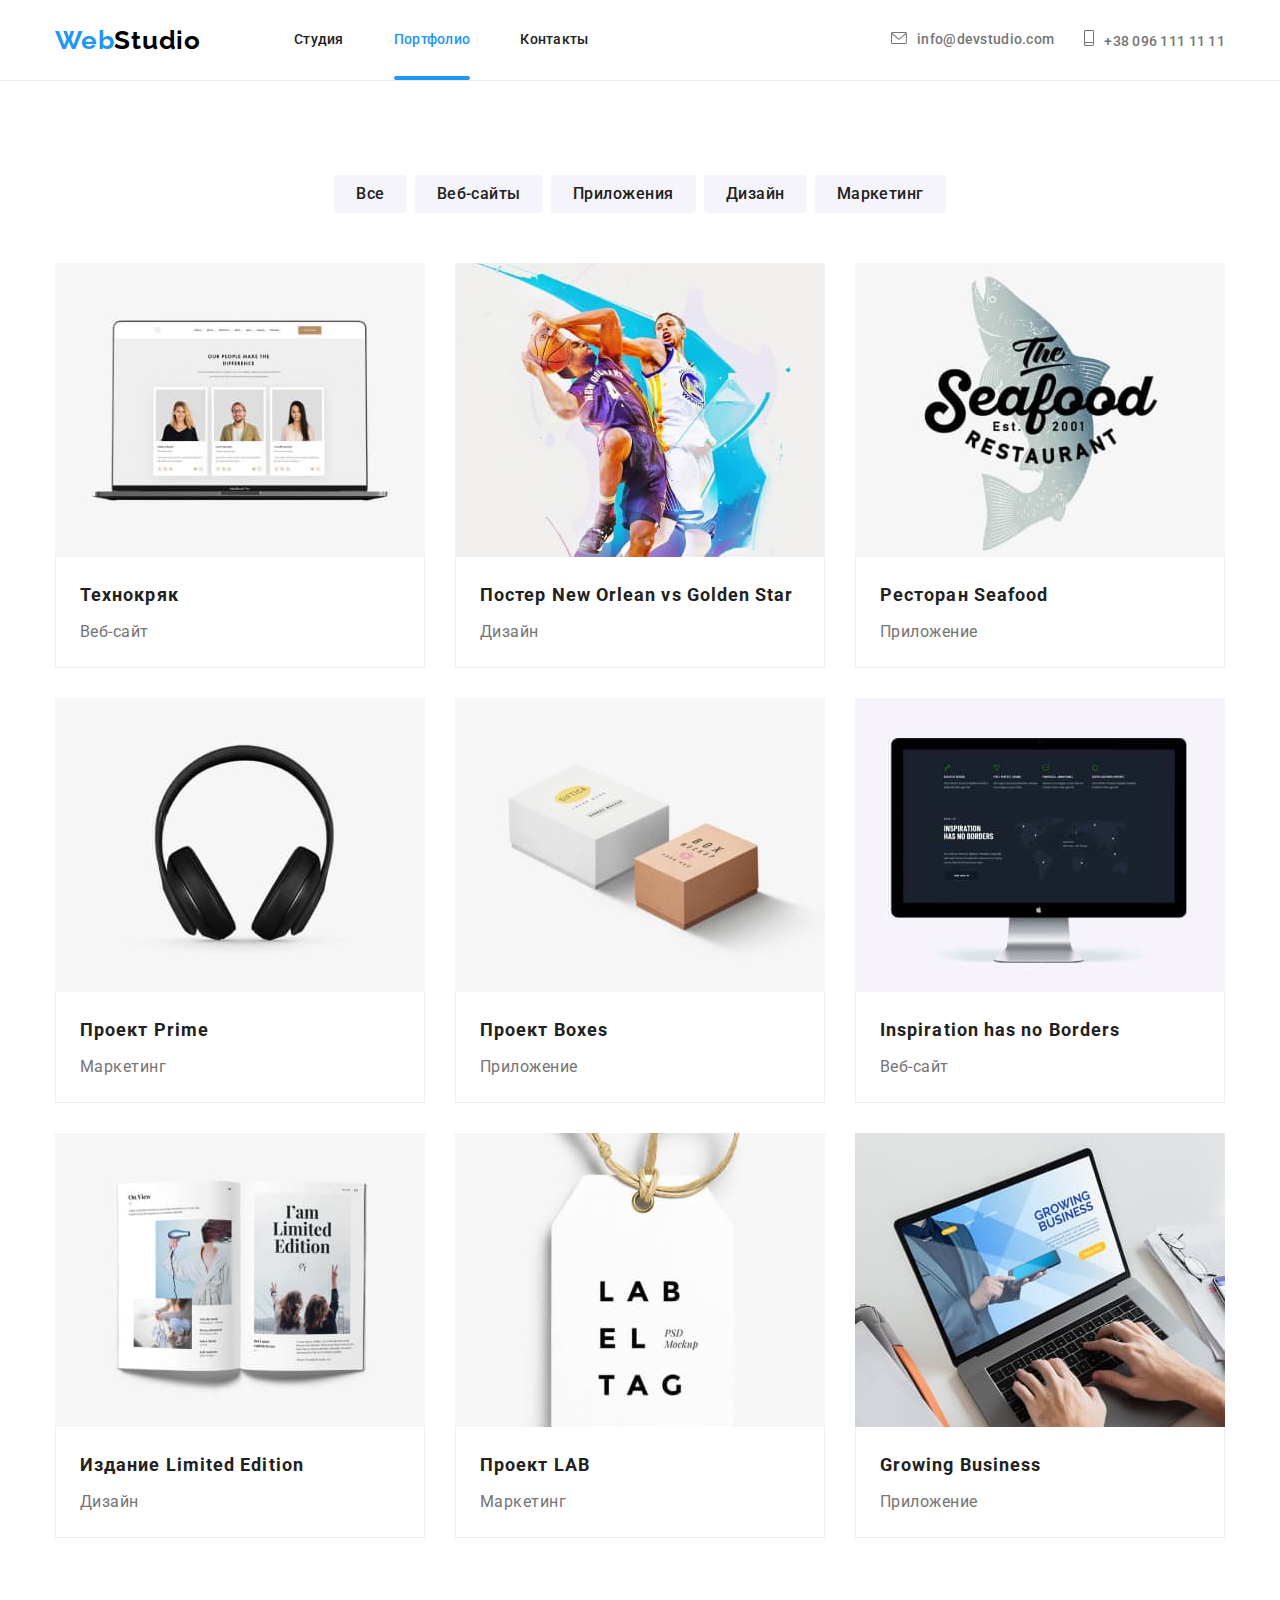
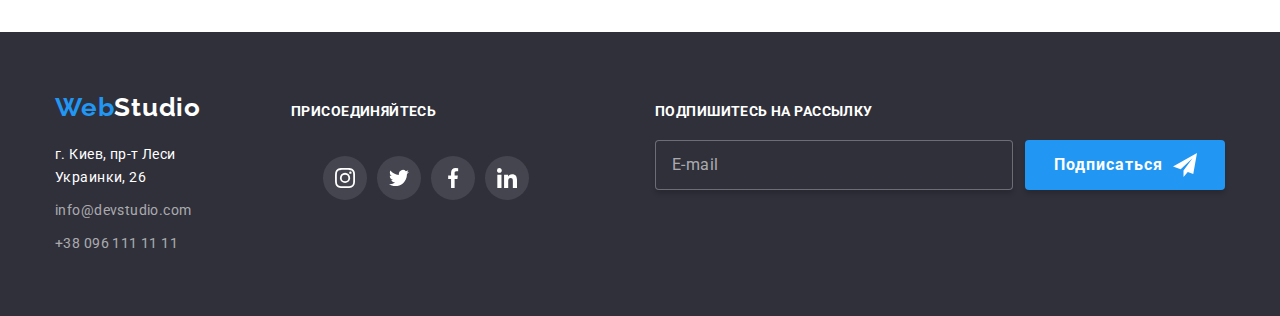
==== portfolio.html @ c5c7fa31 "создает архитектуру для sass файлов" ====
<!DOCTYPE html>
<html lang="ru">

<head>
    <meta charset="UTF-8">
    <meta http-equiv="X-UA-Compatible" content="IE=edge">
    <meta name="viewport" content="width=device-width, initial-scale=1.0">
    <link
        href="https://fonts.googleapis.com/css2?family=Raleway:wght@700&family=Roboto:wght@400;500;700;900&display=swap"
        rel="stylesheet" />
    <link rel="preconnect" href="https://fonts.gstatic.com">
    <link rel="stylesheet"
        href="https://cdnjs.cloudflare.com/ajax/libs/modern-normalize/1.1.0/modern-normalize.min.css" />
    <link rel="stylesheet" href="./css/main.min.css">
    <title>Portfolio</title>
</head>

<body>
    <!-- Шапка сайта -->
    <header class="header portfolio-header">
        <div class="container">
            <div class="container-nav">
                <nav class="navigation">
                    <a class="logo link" href="./index.html"><span class="logo--span">Web</span>Studio</a>
                    <ul class="menu-list list">
                        <li class="menu-item"><a class="menu-link link" href="./index.html">Студия</a></li>
                        <li class="menu-item"><a class="menu-link link current" href="./portfolio.html">Портфолио</a>
                        </li>
                        <li class="menu-item"><a class="menu-link link" href="">Контакты</a></li>
                    </ul>
                </nav>
                <ul class="auth-nav list">
                    <li class="auth-nav__item">
                        <a class="auth-nav__link link" href="mailto:info@devstudio.com"><svg class="nav-svg" width="16"
                                height="12">
                                <use href="./images/sprite.svg#icon-mail"></use>
                            </svg>info@devstudio.com</a>
                    </li>

                    <li class="auth-nav__item"><a class="auth-nav__link link" href="tel:+380961111111"><svg class="nav-svg"
                                width="10" height="16">
                                <use href="./images/sprite.svg#icon-smartphone"></use>
                            </svg>+38 096 111 11 11</a></li>
                </ul>
            </div>

        </div>
    </header>
    <main>
        <!--Портфолио-->
        <section class="section portfolio">
            <div class="container">

                <h1 class="portfolio-title visually-hidden">Портфолио</h1>
                <nav class="button-navigation">
                    <ul class="button-nav list">
                        <li class="button-nav-item"><button class="nav-button" type="button">Все</button></li>
                        <li class="button-nav-item"><button class="nav-button" type="button">Веб-сайты</button></li>
                        <li class="button-nav-item"><button class="nav-button" type="button">Приложения</button></li>
                        <li class="button-nav-item"><button class="nav-button" type="button">Дизайн</button></li>
                        <li class="button-nav-item"><button class="nav-button" type="button">Маркетинг</button></li>
                    </ul>
                </nav>
                <ul class="work-list list">
                    <li class="work-list-item">
                        <a class="work-list-link link" href="">
                            <div class="work-thumd"><img class="work-img" src="./images/img-7.jpg"
                                    alt="Веб сайт в ноутбуке" width="370" height="294" />
                                <p class="work-description">Технокряк это современная площадка распространения
                                    коронавируса.
                                    Компании используют эту платформу для цифрового
                                    шпионажа и атак на защищённые сервера конкурентов.</p>
                            </div>
                        </a>
                        <div class="border-list">
                            <h2 class="work-list-title">Технокряк</h2>
                            <p class="work-list-text">Веб-сайт</p>
                        </div>
                    </li>
                    <li class="work-list-item">
                        <a class="work-list-link link" href="">
                            <div class="work-thumd"><img src="./images/img-8.jpg" alt="Баскетболисты на постере"
                                    width="370" height="294" />
                                <p class="work-description">Технокряк это современная площадка распространения
                                    коронавируса.
                                    Компании используют эту платформу для цифрового
                                    шпионажа и атак на защищённые сервера конкурентов.</p>
                            </div>
                        </a>
                        <div class="border-list">
                            <h2 class="work-list-title">Постер New Orlean vs Golden Star</h2>
                            <p class="work-list-text">Дизайн</p>
                        </div>
                    </li>
                    <li class="work-list-item">
                        <a class="work-list-link link" href="">
                            <div class="work-thumd"><img src="./images/img-9.jpg" alt="Логотип ресторана в виде рыбы"
                                    width="370" height="294" />
                                <p class="work-description">Технокряк это современная площадка распространения
                                    коронавируса.
                                    Компании используют эту платформу для цифрового
                                    шпионажа и атак на защищённые сервера конкурентов.</p>
                            </div>
                        </a>
                        <div class="border-list">
                            <h2 class="work-list-title">Ресторан Seafood</h2>
                            <p class="work-list-text">Приложение</p>
                        </div>
                    </li>
                    <li class="work-list-item">
                        <a class="work-list-link link" href="">
                            <div class="work-thumd"><img src="./images/img-10.jpg" alt="Наушники" width="370"
                                    height="294" />
                                <p class="work-description">Технокряк это современная площадка распространения
                                    коронавируса.
                                    Компании используют эту платформу для цифрового
                                    шпионажа и атак на защищённые сервера конкурентов.</p>
                            </div>
                        </a>
                        <div class="border-list">
                            <h2 class="work-list-title">Проект Prime</h2>
                            <p class="work-list-text">Маркетинг</p>
                        </div>
                    </li>
                    <li class="work-list-item">
                        <a class="work-list-link link" href="">
                            <div class="work-thumd"><img src="./images/img-11.jpg" alt="Две коробки" width="370"
                                    height="294" />
                                <p class="work-description">Технокряк это современная площадка распространения
                                    коронавируса.
                                    Компании используют эту платформу для цифрового
                                    шпионажа и атак на защищённые сервера конкурентов.</p>
                            </div>
                        </a>
                        <div class="border-list">
                            <h2 class="work-list-title">Проект Boxes</h2>
                            <p class="work-list-text">Приложение</p>
                        </div>
                    </li>
                    <li class="work-list-item">
                        <a class="work-list-link link" href="">
                            <div class="work-thumd"><img src="./images/img-12.jpg" alt="Монитор с веб сайтом"
                                    width="370" height="294" />
                                <p class="work-description">Технокряк это современная площадка распространения
                                    коронавируса.
                                    Компании используют эту платформу для цифрового
                                    шпионажа и атак на защищённые сервера конкурентов.</p>
                            </div>
                        </a>
                        <div class="border-list">
                            <h2 class="work-list-title" lang="en">Inspiration has no Borders</h2>
                            <p class="work-list-text">Веб-сайт</p>
                        </div>
                    </li>
                    <li class="work-list-item">
                        <a class="work-list-link link" href="">
                            <div class="work-thumd"><img src="./images/img-13.jpg" alt="Книга" width="370"
                                    height="294" />
                                <p class="work-description">Технокряк это современная площадка распространения
                                    коронавируса.
                                    Компании используют эту платформу для цифрового
                                    шпионажа и атак на защищённые сервера конкурентов.</p>
                            </div>
                        </a>
                        <div class="border-list">
                            <h2 class="work-list-title">Издание Limited Edition</h2>
                            <p class="work-list-text">Дизайн</p>
                        </div>
                    </li>
                    <li class="work-list-item">
                        <a class="work-list-link link" href="">
                            <div class="work-thumd"><img src="./images/img-14.jpg" alt="Табличка с рекламой" width="370"
                                    height="294" />
                                <p class="work-description">Технокряк это современная площадка распространения
                                    коронавируса.
                                    Компании используют эту платформу для цифрового
                                    шпионажа и атак на защищённые сервера конкурентов.</p>
                            </div>
                        </a>
                        <div class="border-list">
                            <h2 class="work-list-title">Проект LAB</h2>
                            <p class="work-list-text">Маркетинг</p>
                        </div>
                    </li>
                    <li class="work-list-item">
                        <a class="work-list-link link" href="">
                            <div class="work-thumd"><img src="./images/img-15.jpg" alt="приложение в ноут буке"
                                    width="370" height="294" />
                                <p class="work-description">Технокряк это современная площадка распространения
                                    коронавируса.
                                    Компании используют эту платформу для цифрового
                                    шпионажа и атак на защищённые сервера конкурентов.</p>
                            </div>
                        </a>
                        <div class="border-list">
                            <h2 class="work-list-title" lang="en">Growing Business</h2>
                            <p class="work-list-text">Приложение</p>
                        </div>
                    </li>
                </ul>

            </div>
        </section>

    </main>
    <!-- Футер -->
    <footer class="footer">
        <div class="container">
            <!-- <div class="footer-blok"> -->
            <div class="footer-blok">
                <div class="address-blok">
                    <a class="logo-futer" href="./index.html"><span class="logo--span">Web</span>Studio</a>
                    <address class="address">
                        <ul class="address-list list">

                            <li class="address-list-item">
                                <a class="address-list-link link" href="https://goo.gl/maps/vD9bHyXzmeHu5Eb17"
                                    target="_blank" rel="noopener noreferrer" class="link">
                                    г. Киев, пр-т Леси Украинки, 26</a>
                            </li>
                            <li class="address-list-item">
                                <a class="contacts-list-link link" href="mailto:info@devstudio.com"
                                    class="link contacts">info@devstudio.com</a><br />
                            </li>
                            <li class="address-list-item">
                                <a class="contacts-list-link link" href="tel:+380961111111" class="link contacts">+38
                                    096
                                    111 11
                                    11</a>
                            </li>

                        </ul>

                    </address>
                </div>

            <div class="invitation-blok">
                <p class="invitation">Присоединяйтесь</p>
                <ul class="social">
                    <li class="social-list">
                        <a class="social-link network-link" href="">
                            <svg class="social-svg network-svg" width="20" height="20">
                                <use href="./images/sprite.svg#icon-instagram"></use>
                            </svg>
                        </a>
                    </li>
                    <li class="social-list">
                        <a class="social-link network-link " href="">
                            <svg class="social-svg network-svg" width="20" height="20">
                                <use href="./images/sprite.svg#icon-twitter"></use>
                            </svg>
                        </a>
                    </li>
                    <li class="social-list ">
                        <a class="social-link network-link" href="">
                            <svg class="social-svg network-svg" width="20" height="20">
                                <use href="./images/sprite.svg#icon-facebook"></use>
                            </svg>
                        </a>
                    </li>
                    <li class="social-list">
                        <a class="social-link network-link" href="">
                            <svg class="social-svg network-svg" width="20" height="20">
                                <use href="./images/sprite.svg#icon-linkedin"></use>
                            </svg>
                        </a>
                    </li>
            
                </ul>
            </div>
                <form class="subscription-form" autocomplete="off">
                    <div class="subscription-blok">
                        <label for="e-mail" class="footer-label">ПОДПИШИТЕСЬ НА РАССЫЛКУ</label>
                        <div class="newsletter-blok">
                            <input class="footer-input" type="email" name="email" id="e-mail" placeholder="E-mail" />
                            <button class="footer-button" type="submit">
                                Подписаться
                                <div class="icon-send">
                                    <svg width="24" height="24">
                                        <use href="./images/sprite.svg#icon-icon-send"></use>
                                    </svg>
                                </div>
                            </button>

                        </div>
                    </div>
                </form>
            </div>

        </div>
    </footer>
</body>

</html>
---- css/main.min.css ----
:root{--main-font: "Roboto", sans-serif;--secondary-font: "Raleway", sans-serif;--primary-text-color: #757575;--title-text-color: #212121;--accent-color: #2196f3;--primary-white-color: #ffffff}.visually-hidden{position:absolute !important;clip:rect(1px 1px 1px 1px);clip:rect(1px, 1px, 1px, 1px);padding:0 !important;border:0 !important;height:1px !important;width:1px !important;overflow:hidden}h1,h2,h3,h4,h5,h6,p{margin-top:0;margin-bottom:0}ul,ol{padding:0;margin:0;list-style:none}img{display:block}.list{list-style:none}.link{text-decoration:none}.list{padding:0;margin:0;list-style:none}body{color:var(--primary-text-color);font-family:var(--main-font)}section{padding-top:94px;padding-bottom:94px}.container{width:1200px;margin:0 auto;padding-left:15px;padding-right:15px}.backdrop{position:fixed;width:100%;height:100%;top:0;left:0;opacity:1;background-color:rgba(0,0,0,0.2);transition:opacity 250ms cubic-bezier(0.4, 0, 0.2, 1)}.backdrop is-hidden{opacity:0;pointer-events:none;visibility:hidden}.backdrop.is-hidden .modal{transform:translate(-50%, -50%) scale(0.5)}.logo{font-family:var(--secondary-font);font-style:normal;color:#000000;font-weight:700;font-size:26px;line-height:1.19;letter-spacing:0.03em}.navigation .logo{margin-right:93px}.logo--span{color:var(--accent-color)}.logo-futer{display:block;font-family:var(--secondary-font);color:var(--primary-white-color);font-weight:700;font-size:26px;line-height:1.19;letter-spacing:0.03em;text-decoration:none;margin-bottom:20px}.modal-button{color:var(--primary-white-color);font-weight:700;font-size:16px;line-height:1.87;letter-spacing:0.06em;align-items:center;text-align:center;border-radius:4px;background-color:var(--accent-color);cursor:pointer;padding:10px 32px}.contact-form{display:flex;flex-direction:column;width:448px;margin:0 auto}.form-head{font-weight:700;font-size:20px;line-height:1.15;text-align:center;font-style:normal;letter-spacing:0.03em;color:var(--title-text-color);margin-bottom:12px}.form-label{font-weight:400;font-size:12px;line-height:1.17;font-style:normal;letter-spacing:0.01em;color:var(--primary-text-color);margin-bottom:10px}.modal-form-input-wrapper{position:relative;display:block;margin-top:4px}.contact-form-input{width:100%;height:40px;border:1px solid rgba(33,33,33,0.2);box-sizing:border-box;border-radius:4px;padding-left:42px;transition:border-color 250ms cubic-bezier(0.4, 0, 0.2, 1)}.contact-form-input:focus{border-color:var(--accent-color);outline:none}.form-icon{position:absolute;top:50%;left:12px;transform:translateY(-50%);display:block;fill:var(--title-text-color);transition:fill 250ms cubic-bezier(0.4, 0, 0.2, 1)}.contact-form-input:focus+.form-icon{fill:var(--accent-color)}.contact-form-message{width:100%;height:120px;margin-top:4px;border:1px solid rgba(33,33,33,0.2);border-radius:4px;box-sizing:border-box;outline:none;padding:12px 16px;resize:none;transition:border-color 250ms cubic-bezier(0.4, 0, 0.2, 1)}.contact-form-message::placeholder{font-weight:400;font-size:12px;line-height:1.17;letter-spacing:0.01em;color:rgba(117,117,117,0.5);font-style:normal;font-weight:normal}.contact-form-message:focus{outline:none;border-color:var(--accent-color)}.checkbox-label{margin-top:20px;font-weight:400;font-size:14px;line-height:1.71;letter-spacing:0.03em;color:var(--primary-text-color);cursor:pointer}.checkbox-icon{display:inline-block;width:16px;height:15px;margin-left:12px;margin-right:8px;border-radius:2px;border:2px solid var(--title-text-color);transition:transform 250ms cubic-bezier(0.4, 0, 0.2, 1)}.modal-checkbox:checked+.checkbox-icon{border-color:transparent;background-color:var(--accent-color);background-image:url("../images/icon-check.svg");background-origin:border-box;background-size:contain;border:0}.modal-checkbox:focus+.checkbox-icon{border-color:var(--accent-color)}.conditions-link{color:var(--accent-color)}.submit-button{display:block;margin:0 auto;width:200px;height:50px;font-weight:700;font-size:16px;line-height:1.87;color:var(--primary-white-color);letter-spacing:0.06em;background-color:var(--accent-color);border:none;box-shadow:0px 4px 4px rgba(0,0,0,0.15);border-radius:4px;cursor:pointer;margin-top:30px}.modal{position:absolute;width:528px;height:581px;top:50%;left:50%;padding:8px;border-radius:4px;background-color:var(--primary-white-color);transform:translate(-50%, -50%) scale(1);transition:transform 250ms cubic-bezier(0.4, 0, 0.2, 1)}.close-button{display:block;width:30px;height:30px;margin-left:auto;align-items:center;text-align:center;border-radius:50%;border:1px solid rgba(0,0,0,0.1);background-color:var(--primary-white-color);cursor:pointer}.close-button:hover,.close-button:focus{color:var(--accent-color)}.close-svg{fill:currentColor;transition:color 250ms cubic-bezier(0.4, 0, 0.2, 1)}.social{display:flex;align-items:center;padding-top:16px;fill:currentColor;margin-left:32px;margin-right:32px}.social-link{display:flex;width:44px;height:44px;border-radius:50%;justify-content:center;align-items:center;color:#afb1b8;margin-right:10px;transition:background-color 250ms cubic-bezier(0.4, 0, 0.2, 1)}.social-link:hover,.social-link:focus{color:var(--primary-white-color);background-color:var(--accent-color)}.social-svg{fill:currentColor;transition:fill 250ms cubic-bezier(0.4, 0, 0.2, 1)}.social-svg:hover,.social-svg:focus{fill:#ffffff}.last{margin-right:0px}.network-link{color:var(--primary-white-color);background-color:rgba(255,255,255,0.1);margin-right:10px;transition:color 250ms cubic-bezier(0.4, 0, 0.2, 1),background-color 250ms cubic-bezier(0.4, 0, 0.2, 1)}.network-link:hover,.network-link:focus{color:var(--primary-white-color);background-color:var(--accent-color)}.network-svg{fill:var(--primary-white-color)}.portfolio-header{border-bottom:1px solid #ececec}.container-nav{display:flex;align-items:center}.navigation{display:flex;align-items:center}.menu-list{display:flex;align-items:center}.menu-list .menu-item:not(:last-child){margin-right:50px}.menu-link{display:block;color:var(--title-text-color);font-weight:500;font-size:14px;line-height:1.14;letter-spacing:0.02em;padding-top:32px;padding-bottom:32px;position:relative;transition:color 250ms cubic-bezier(0.4, 0, 0.2, 1)}.menu-link:hover,.menu-link:focus{color:var(--accent-color)}.current{color:var(--accent-color)}.current::after{content:"";position:absolute;bottom:0;left:0;display:block;width:100%;height:4px;border-radius:2px;background-color:var(--accent-color);transition:transform 250ms cubic-bezier(0.4, 0, 0.2, 1)}.auth-nav{display:flex;align-items:center;margin-left:auto}.auth-nav__item{align-items:center;justify-content:center;margin-left:30px}.auth-nav__item:first-child{margin-left:0px}.auth-nav__link{color:var(--primary-text-color);font-weight:500;font-size:14px;line-height:1.14;letter-spacing:0.02em;display:block;align-items:center;transition:color 250ms cubic-bezier(0.4, 0, 0.2, 1)}.auth-nav__link:hover,.auth-nav__lik:focus{color:var(--accent-color)}.auth-nav__link:hover,.auth-nav__lik:focus{fill:var(--accent-color)}.nav-svg{fill:currentColor;margin-right:10px;transition:fill 250ms cubic-bezier(0.4, 0, 0.2, 1)}.nav-svg .nav-svg:hover,.nav-svg .nav-svg:focus{fill:var(--accent-color)}.hero{background:#2f303a;text-align:center;padding-top:200px;padding-bottom:200px;max-width:1600px;height:600px;margin-left:auto;margin-right:auto;background-image:linear-gradient(rgba(47,48,58,0.4), rgba(47,48,58,0.4)),url("../images/hero.jpg");background-repeat:no-repeat;background-position:center;background-size:cover}.hero__title{color:var(--primary-white-color);font-weight:900;font-size:44px;line-height:1.36;letter-spacing:0.06em;text-transform:uppercase;text-align:center;margin-bottom:30px}.feature-list{display:flex;margin-left:-30px;margin-top:-30px}.feature-list-item{flex-basis:calc((100% - 120px) / 4);margin-left:30px;margin-top:30px}.feature-title{color:var(--title-text-color);font-weight:700;font-size:14px;line-height:1.14;letter-spacing:0.03em;text-transform:uppercase;margin-bottom:10px}.feature-description{font-size:14px;line-height:1.71;letter-spacing:0.03em}.advantages{padding-bottom:0px}.feature{display:flex;justify-content:center;align-items:center;width:270px;height:120px;background:#f5f4fa;border-radius:4px;margin-bottom:30px}.feature-svg{background-repeat:no-repeat;background-position:center;background-size:cover}.promo-title{color:var(--title-text-color);font-weight:700;font-size:36px;line-height:1.17;text-align:center;letter-spacing:0.03em;margin-bottom:50px}.promo-link-list{display:flex;margin-left:-30px;margin-top:-30px}.promo-link-list-item{flex-basis:calc((100% - 90px) / 3);margin-left:30px;margin-top:30px}.promo-div{position:relative}.promo-text{color:var(--primary-white-color);font-weight:700;font-size:14px;line-height:1.14;text-align:center;letter-spacing:0.03em;text-transform:uppercase;position:absolute;bottom:0;left:0;margin:0px;width:100%;height:70px;display:flex;justify-content:center;align-items:center;background-color:rgba(47,48,58,0.8)}.team{background:#f5f4fa}.team-title{color:var(--title-text-color);font-weight:700;font-size:36px;line-height:1.17;text-align:center;letter-spacing:0.03em;margin-bottom:50px}.team-link-list{display:flex;margin-left:-30px;margin-top:-30px}.team-link-list-item{flex-basis:calc((100% - 120px) / 4);background-color:var(--primary-white-color);margin-left:30px;margin-top:30px;box-shadow:0px 1px 3px rgba(0,0,0,0.12),0px 1px 1px rgba(0,0,0,0.14),0px 2px 1px rgba(0,0,0,0.2)}.team-subtitle{color:var(--title-text-color);font-weight:500;font-size:16px;line-height:1.19;text-align:center;letter-spacing:0.03em;margin-bottom:10px}.profession{font-size:16px;line-height:1.19;text-align:center;letter-spacing:0.03em}.team-div{padding-top:30px;padding-bottom:30px}.clients-title{color:var(--title-text-color);font-weight:700;font-size:36px;line-height:1.17;text-align:center;letter-spacing:0.03em;margin-bottom:50px}.clients-list{display:flex;align-items:center;justify-content:space-between}.clients-link{display:flex;width:170px;height:92px;justify-content:center;align-items:center;border:1px solid #afb1b8;border-radius:4px;color:#afb1b8;transition:color 250ms cubic-bezier(0.4, 0, 0.2, 1),border 250ms cubic-bezier(0.4, 0, 0.2, 1)}.clients-link:hover,.clients-link:focus{color:var(--accent-color);border-color:var(--accent-color)}.clients-svg{fill:currentColor;transition:fill 250ms cubic-bezier(0.4, 0, 0.2, 1)}.clients-svg:hover,.clients-svg:focus{fill:var(--accent-color)}.footer{background-color:#2f303a;padding-top:60px;padding-bottom:60px}.address-list-link{display:block;color:var(--primary-white-color);font-style:normal;font-size:14px;line-height:1.71;letter-spacing:0.03em;margin-bottom:9px;transition:color 250ms cubic-bezier(0.4, 0, 0.2, 1)}.address-list-link:hover,.address-list-link:focus{color:var(--accent-color)}.contacts-list-link{color:rgba(255,255,255,0.6);font-weight:400;font-style:normal;font-size:14px;line-height:1.71;letter-spacing:0.03em;transition:color 250ms cubic-bezier(0.4, 0, 0.2, 1)}.contacts-list-link:hover,.contacts-list-link:focus{color:var(--accent-color)}.address-list-item:not(:last-child){margin-bottom:9px}.invitation{font-size:14px;font-weight:700;line-height:1.14;letter-spacing:0.03em;color:var(--primary-white-color);text-transform:uppercase;margin-bottom:20px}.footer-blok{display:flex;align-items:baseline}.address-blok{display:block}.invitation-blok{margin-left:70px}.subscription-blok{display:flex;flex-direction:column;margin-left:84px}.footer-label{font-size:14px;font-weight:700;line-height:1.14;letter-spacing:0.03em;color:var(--primary-white-color);text-transform:uppercase;margin-bottom:20px}.newsletter-blok{display:flex}.footer-input{width:358px;height:50px;padding:0px;padding-left:16px;margin-right:12px;box-sizing:border-box;border:1px solid rgba(255,255,255,0.3);border-radius:4px;box-shadow:0px 4px 4px rgba(0,0,0,0.15);background-color:#2f303a;outline:none;font-style:normal;font-weight:normal;font-size:16px;line-height:1.25;letter-spacing:0.03em;color:var(--primary-white-color)}.footer-input::placeholder{color:rgba(255,255,255,0.6)}.footer-button{display:flex;justify-content:center;align-items:center;width:200px;height:50px;background-color:var(--accent-color);border:0px;box-shadow:0px 4px 4px rgba(0,0,0,0.15);border-radius:4px;padding-left:29px;padding-top:10px;padding-right:28px;padding-bottom:10px;font-style:normal;font-weight:700;font-size:16px;line-height:1.87;letter-spacing:0.06em;color:var(--primary-white-color);text-align:center}.icon-send{display:flex;margin-left:10px;fill:var(--primary-white-color)}.button-nav{display:flex;align-items:center;margin-bottom:50px;justify-content:center}.button-nav .button-nav-item:not(:last-child){margin-right:8px}.button-nav .nav-button{color:var(--title-text-color);background:#f5f4fa;font-weight:500;font-size:16px;line-height:1.62;text-align:center;letter-spacing:0.03em;cursor:pointer;border:transparent;border-radius:4px;padding:6px 22px;transition:color 250ms cubic-bezier(0.4, 0, 0.2, 1),background 250ms cubic-bezier(0.4, 0, 0.2, 1),box-shadow 250ms cubic-bezier(0.4, 0, 0.2, 1)}.nav-button:hover,.nav-button:focus{color:var(--primary-white-color);background:var(--accent-color);box-shadow:0px 2px 2px rgba(0,0,0,0.12),0px 1px 2px rgba(0,0,0,0.08),0px 3px 1px rgba(61,38,38,0.1)}.work-list{display:flex;flex-wrap:wrap;margin-left:-30px;margin-top:-30px}.work-list-item{flex-basis:calc((100% - 90px) / 3);margin-left:30px;margin-top:30px;transition:box-shadow 250ms cubic-bezier(0.4, 0, 0.2, 1)}.work-list-item:hover{box-shadow:1px 4px 6px rgba(0,0,0,0.16),0px 4px 4px rgba(0,0,0,0.06),0px 1px 1px rgba(0,0,0,0.12);cursor:pointer}.work-list-title{color:var(--title-text-color);font-weight:700;font-size:18px;line-height:2;letter-spacing:0.06em;margin-bottom:4px}.work-list-text{font-size:16px;line-height:1.87;letter-spacing:0.03em}.border-list{border-right:1px solid #eeeeee;border-bottom:1px solid #eeeeee;border-left:1px solid #eeeeee;padding-top:20px;padding-right:24px;padding-bottom:20px;padding-left:24px}.work-thumd{position:relative;height:294px;width:370px;overflow:hidden}.work-description{position:absolute;bottom:0;left:0;margin:0;padding:63px 24px;width:100%;height:294px;display:flex;align-items:center;color:var(--primary-white-color);font-weight:400;font-size:18px;line-height:1.55;text-align:left;vertical-align:top;letter-spacing:0.03em;background-color:rgba(33,150,243,0.9);transform:translateY(100%);opacity:0;transition:transform 250ms cubic-bezier(0.4, 0, 0.2, 1),opacity 250ms cubic-bezier(0.4, 0, 0.2, 1)}.work-list-link:hover .work-description{transform:translateY(0);opacity:1}
/*# sourceMappingURL=main.min.css.map */
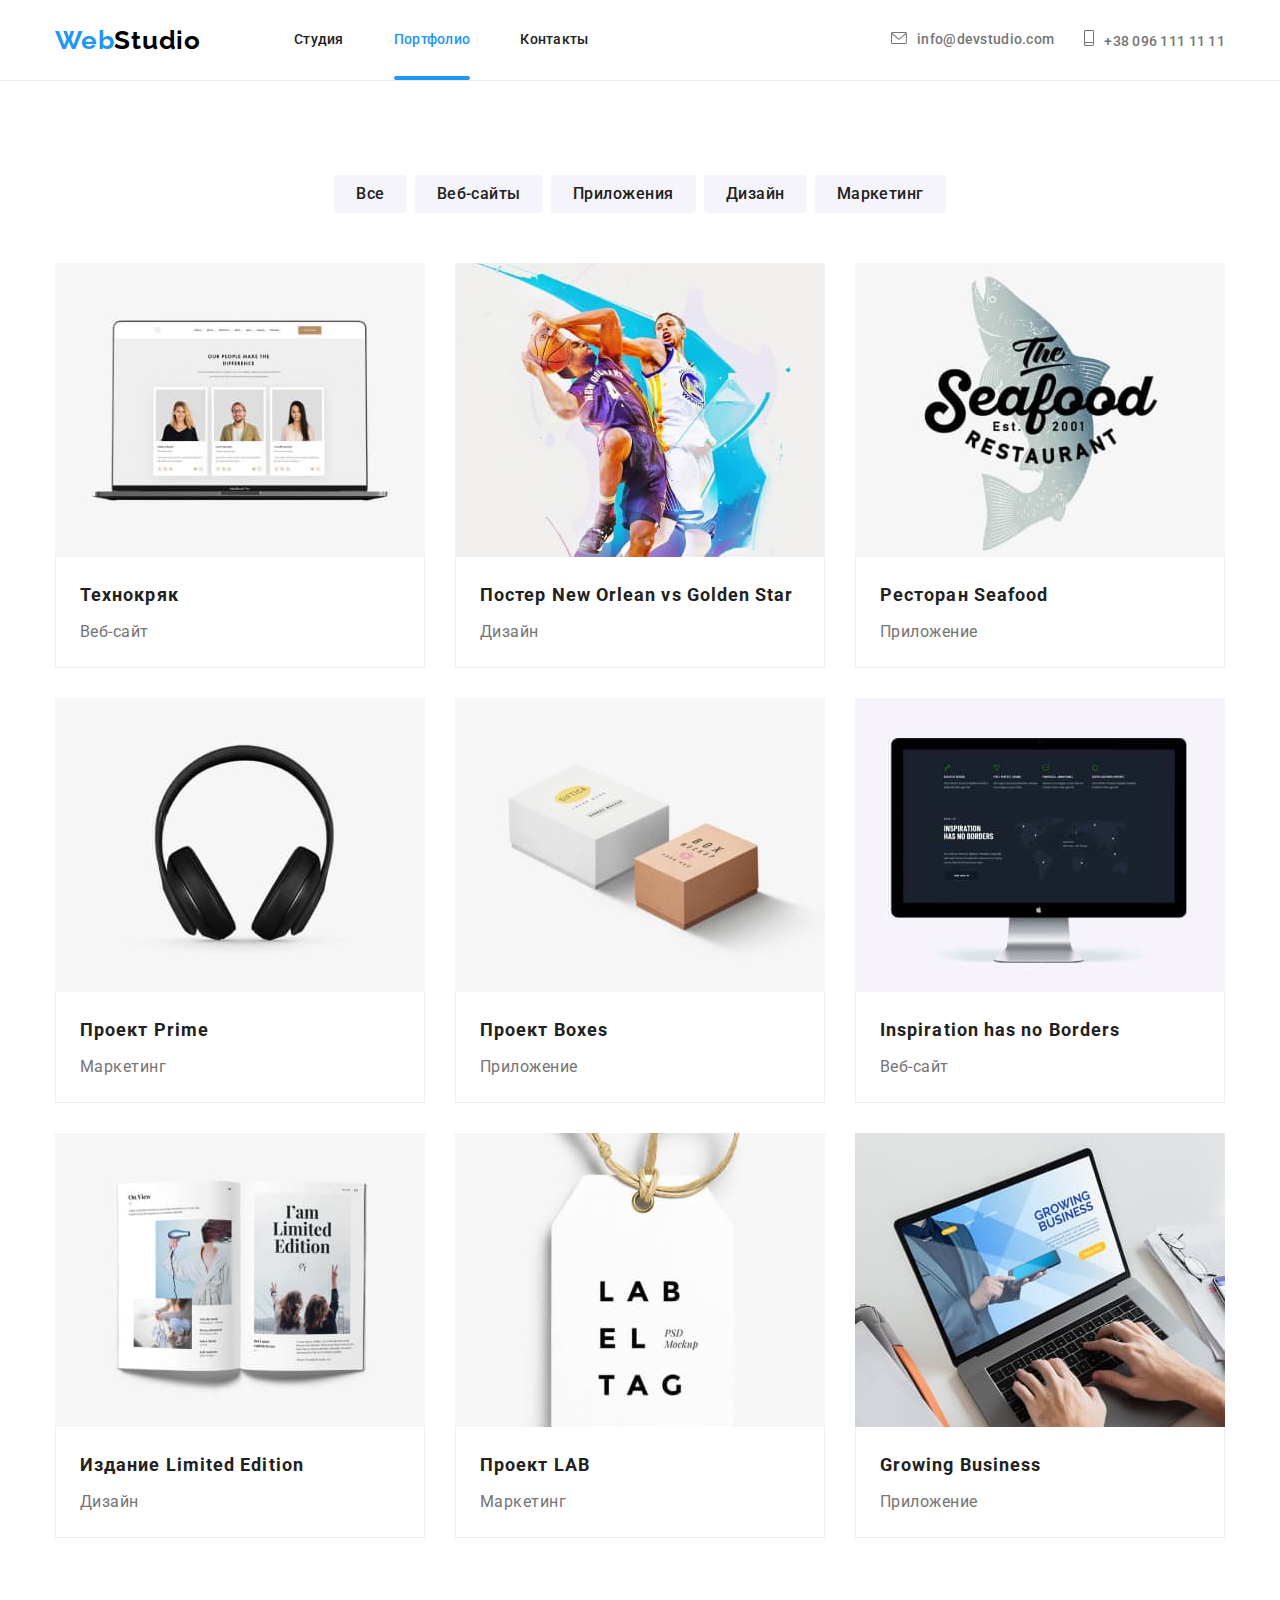
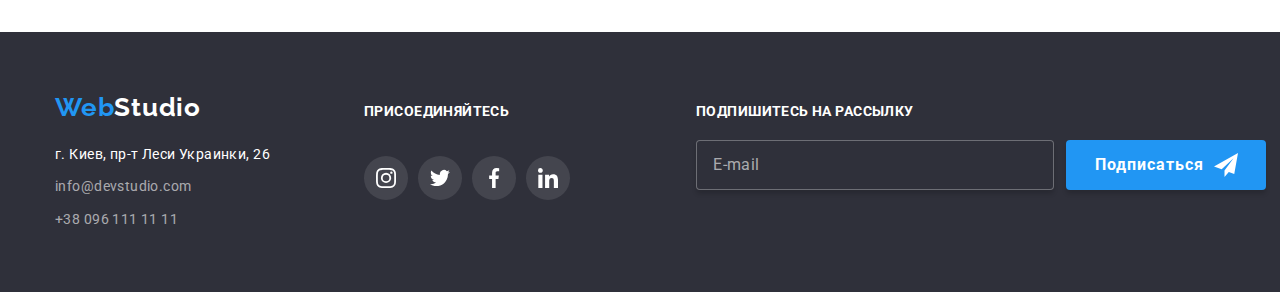
==== commit 176a424e: "исправляет ошибки" ====
--- a/portfolio.html
+++ b/portfolio.html
@@ -209,7 +209,7 @@
             <!-- <div class="footer-blok"> -->
             <div class="footer-blok">
                 <div class="address-blok">
-                    <a class="logo-futer" href="./index.html"><span class="logo--span">Web</span>Studio</a>
+                    <a class="logo futer-logo" href="./index.html"><span class="logo--span">Web</span>Studio</a>
                     <address class="address">
                         <ul class="address-list list">
 
@@ -236,7 +236,7 @@
 
             <div class="invitation-blok">
                 <p class="invitation">Присоединяйтесь</p>
-                <ul class="social">
+                <ul class="social network">
                     <li class="social-list">
                         <a class="social-link network-link" href="">
                             <svg class="social-svg network-svg" width="20" height="20">
--- a/css/main.min.css
+++ b/css/main.min.css
@@ -1,2 +1,2 @@
-:root{--main-font: "Roboto", sans-serif;--secondary-font: "Raleway", sans-serif;--primary-text-color: #757575;--title-text-color: #212121;--accent-color: #2196f3;--primary-white-color: #ffffff}.visually-hidden{position:absolute !important;clip:rect(1px 1px 1px 1px);clip:rect(1px, 1px, 1px, 1px);padding:0 !important;border:0 !important;height:1px !important;width:1px !important;overflow:hidden}h1,h2,h3,h4,h5,h6,p{margin-top:0;margin-bottom:0}ul,ol{padding:0;margin:0;list-style:none}img{display:block}.list{list-style:none}.link{text-decoration:none}.list{padding:0;margin:0;list-style:none}body{color:var(--primary-text-color);font-family:var(--main-font)}section{padding-top:94px;padding-bottom:94px}.container{width:1200px;margin:0 auto;padding-left:15px;padding-right:15px}.backdrop{position:fixed;width:100%;height:100%;top:0;left:0;opacity:1;background-color:rgba(0,0,0,0.2);transition:opacity 250ms cubic-bezier(0.4, 0, 0.2, 1)}.backdrop is-hidden{opacity:0;pointer-events:none;visibility:hidden}.backdrop.is-hidden .modal{transform:translate(-50%, -50%) scale(0.5)}.logo{font-family:var(--secondary-font);font-style:normal;color:#000000;font-weight:700;font-size:26px;line-height:1.19;letter-spacing:0.03em}.navigation .logo{margin-right:93px}.logo--span{color:var(--accent-color)}.logo-futer{display:block;font-family:var(--secondary-font);color:var(--primary-white-color);font-weight:700;font-size:26px;line-height:1.19;letter-spacing:0.03em;text-decoration:none;margin-bottom:20px}.modal-button{color:var(--primary-white-color);font-weight:700;font-size:16px;line-height:1.87;letter-spacing:0.06em;align-items:center;text-align:center;border-radius:4px;background-color:var(--accent-color);cursor:pointer;padding:10px 32px}.contact-form{display:flex;flex-direction:column;width:448px;margin:0 auto}.form-head{font-weight:700;font-size:20px;line-height:1.15;text-align:center;font-style:normal;letter-spacing:0.03em;color:var(--title-text-color);margin-bottom:12px}.form-label{font-weight:400;font-size:12px;line-height:1.17;font-style:normal;letter-spacing:0.01em;color:var(--primary-text-color);margin-bottom:10px}.modal-form-input-wrapper{position:relative;display:block;margin-top:4px}.contact-form-input{width:100%;height:40px;border:1px solid rgba(33,33,33,0.2);box-sizing:border-box;border-radius:4px;padding-left:42px;transition:border-color 250ms cubic-bezier(0.4, 0, 0.2, 1)}.contact-form-input:focus{border-color:var(--accent-color);outline:none}.form-icon{position:absolute;top:50%;left:12px;transform:translateY(-50%);display:block;fill:var(--title-text-color);transition:fill 250ms cubic-bezier(0.4, 0, 0.2, 1)}.contact-form-input:focus+.form-icon{fill:var(--accent-color)}.contact-form-message{width:100%;height:120px;margin-top:4px;border:1px solid rgba(33,33,33,0.2);border-radius:4px;box-sizing:border-box;outline:none;padding:12px 16px;resize:none;transition:border-color 250ms cubic-bezier(0.4, 0, 0.2, 1)}.contact-form-message::placeholder{font-weight:400;font-size:12px;line-height:1.17;letter-spacing:0.01em;color:rgba(117,117,117,0.5);font-style:normal;font-weight:normal}.contact-form-message:focus{outline:none;border-color:var(--accent-color)}.checkbox-label{margin-top:20px;font-weight:400;font-size:14px;line-height:1.71;letter-spacing:0.03em;color:var(--primary-text-color);cursor:pointer}.checkbox-icon{display:inline-block;width:16px;height:15px;margin-left:12px;margin-right:8px;border-radius:2px;border:2px solid var(--title-text-color);transition:transform 250ms cubic-bezier(0.4, 0, 0.2, 1)}.modal-checkbox:checked+.checkbox-icon{border-color:transparent;background-color:var(--accent-color);background-image:url("../images/icon-check.svg");background-origin:border-box;background-size:contain;border:0}.modal-checkbox:focus+.checkbox-icon{border-color:var(--accent-color)}.conditions-link{color:var(--accent-color)}.submit-button{display:block;margin:0 auto;width:200px;height:50px;font-weight:700;font-size:16px;line-height:1.87;color:var(--primary-white-color);letter-spacing:0.06em;background-color:var(--accent-color);border:none;box-shadow:0px 4px 4px rgba(0,0,0,0.15);border-radius:4px;cursor:pointer;margin-top:30px}.modal{position:absolute;width:528px;height:581px;top:50%;left:50%;padding:8px;border-radius:4px;background-color:var(--primary-white-color);transform:translate(-50%, -50%) scale(1);transition:transform 250ms cubic-bezier(0.4, 0, 0.2, 1)}.close-button{display:block;width:30px;height:30px;margin-left:auto;align-items:center;text-align:center;border-radius:50%;border:1px solid rgba(0,0,0,0.1);background-color:var(--primary-white-color);cursor:pointer}.close-button:hover,.close-button:focus{color:var(--accent-color)}.close-svg{fill:currentColor;transition:color 250ms cubic-bezier(0.4, 0, 0.2, 1)}.social{display:flex;align-items:center;padding-top:16px;fill:currentColor;margin-left:32px;margin-right:32px}.social-link{display:flex;width:44px;height:44px;border-radius:50%;justify-content:center;align-items:center;color:#afb1b8;margin-right:10px;transition:background-color 250ms cubic-bezier(0.4, 0, 0.2, 1)}.social-link:hover,.social-link:focus{color:var(--primary-white-color);background-color:var(--accent-color)}.social-svg{fill:currentColor;transition:fill 250ms cubic-bezier(0.4, 0, 0.2, 1)}.social-svg:hover,.social-svg:focus{fill:#ffffff}.last{margin-right:0px}.network-link{color:var(--primary-white-color);background-color:rgba(255,255,255,0.1);margin-right:10px;transition:color 250ms cubic-bezier(0.4, 0, 0.2, 1),background-color 250ms cubic-bezier(0.4, 0, 0.2, 1)}.network-link:hover,.network-link:focus{color:var(--primary-white-color);background-color:var(--accent-color)}.network-svg{fill:var(--primary-white-color)}.portfolio-header{border-bottom:1px solid #ececec}.container-nav{display:flex;align-items:center}.navigation{display:flex;align-items:center}.menu-list{display:flex;align-items:center}.menu-list .menu-item:not(:last-child){margin-right:50px}.menu-link{display:block;color:var(--title-text-color);font-weight:500;font-size:14px;line-height:1.14;letter-spacing:0.02em;padding-top:32px;padding-bottom:32px;position:relative;transition:color 250ms cubic-bezier(0.4, 0, 0.2, 1)}.menu-link:hover,.menu-link:focus{color:var(--accent-color)}.current{color:var(--accent-color)}.current::after{content:"";position:absolute;bottom:0;left:0;display:block;width:100%;height:4px;border-radius:2px;background-color:var(--accent-color);transition:transform 250ms cubic-bezier(0.4, 0, 0.2, 1)}.auth-nav{display:flex;align-items:center;margin-left:auto}.auth-nav__item{align-items:center;justify-content:center;margin-left:30px}.auth-nav__item:first-child{margin-left:0px}.auth-nav__link{color:var(--primary-text-color);font-weight:500;font-size:14px;line-height:1.14;letter-spacing:0.02em;display:block;align-items:center;transition:color 250ms cubic-bezier(0.4, 0, 0.2, 1)}.auth-nav__link:hover,.auth-nav__lik:focus{color:var(--accent-color)}.auth-nav__link:hover,.auth-nav__lik:focus{fill:var(--accent-color)}.nav-svg{fill:currentColor;margin-right:10px;transition:fill 250ms cubic-bezier(0.4, 0, 0.2, 1)}.nav-svg .nav-svg:hover,.nav-svg .nav-svg:focus{fill:var(--accent-color)}.hero{background:#2f303a;text-align:center;padding-top:200px;padding-bottom:200px;max-width:1600px;height:600px;margin-left:auto;margin-right:auto;background-image:linear-gradient(rgba(47,48,58,0.4), rgba(47,48,58,0.4)),url("../images/hero.jpg");background-repeat:no-repeat;background-position:center;background-size:cover}.hero__title{color:var(--primary-white-color);font-weight:900;font-size:44px;line-height:1.36;letter-spacing:0.06em;text-transform:uppercase;text-align:center;margin-bottom:30px}.feature-list{display:flex;margin-left:-30px;margin-top:-30px}.feature-list-item{flex-basis:calc((100% - 120px) / 4);margin-left:30px;margin-top:30px}.feature-title{color:var(--title-text-color);font-weight:700;font-size:14px;line-height:1.14;letter-spacing:0.03em;text-transform:uppercase;margin-bottom:10px}.feature-description{font-size:14px;line-height:1.71;letter-spacing:0.03em}.advantages{padding-bottom:0px}.feature{display:flex;justify-content:center;align-items:center;width:270px;height:120px;background:#f5f4fa;border-radius:4px;margin-bottom:30px}.feature-svg{background-repeat:no-repeat;background-position:center;background-size:cover}.promo-title{color:var(--title-text-color);font-weight:700;font-size:36px;line-height:1.17;text-align:center;letter-spacing:0.03em;margin-bottom:50px}.promo-link-list{display:flex;margin-left:-30px;margin-top:-30px}.promo-link-list-item{flex-basis:calc((100% - 90px) / 3);margin-left:30px;margin-top:30px}.promo-div{position:relative}.promo-text{color:var(--primary-white-color);font-weight:700;font-size:14px;line-height:1.14;text-align:center;letter-spacing:0.03em;text-transform:uppercase;position:absolute;bottom:0;left:0;margin:0px;width:100%;height:70px;display:flex;justify-content:center;align-items:center;background-color:rgba(47,48,58,0.8)}.team{background:#f5f4fa}.team-title{color:var(--title-text-color);font-weight:700;font-size:36px;line-height:1.17;text-align:center;letter-spacing:0.03em;margin-bottom:50px}.team-link-list{display:flex;margin-left:-30px;margin-top:-30px}.team-link-list-item{flex-basis:calc((100% - 120px) / 4);background-color:var(--primary-white-color);margin-left:30px;margin-top:30px;box-shadow:0px 1px 3px rgba(0,0,0,0.12),0px 1px 1px rgba(0,0,0,0.14),0px 2px 1px rgba(0,0,0,0.2)}.team-subtitle{color:var(--title-text-color);font-weight:500;font-size:16px;line-height:1.19;text-align:center;letter-spacing:0.03em;margin-bottom:10px}.profession{font-size:16px;line-height:1.19;text-align:center;letter-spacing:0.03em}.team-div{padding-top:30px;padding-bottom:30px}.clients-title{color:var(--title-text-color);font-weight:700;font-size:36px;line-height:1.17;text-align:center;letter-spacing:0.03em;margin-bottom:50px}.clients-list{display:flex;align-items:center;justify-content:space-between}.clients-link{display:flex;width:170px;height:92px;justify-content:center;align-items:center;border:1px solid #afb1b8;border-radius:4px;color:#afb1b8;transition:color 250ms cubic-bezier(0.4, 0, 0.2, 1),border 250ms cubic-bezier(0.4, 0, 0.2, 1)}.clients-link:hover,.clients-link:focus{color:var(--accent-color);border-color:var(--accent-color)}.clients-svg{fill:currentColor;transition:fill 250ms cubic-bezier(0.4, 0, 0.2, 1)}.clients-svg:hover,.clients-svg:focus{fill:var(--accent-color)}.footer{background-color:#2f303a;padding-top:60px;padding-bottom:60px}.address-list-link{display:block;color:var(--primary-white-color);font-style:normal;font-size:14px;line-height:1.71;letter-spacing:0.03em;margin-bottom:9px;transition:color 250ms cubic-bezier(0.4, 0, 0.2, 1)}.address-list-link:hover,.address-list-link:focus{color:var(--accent-color)}.contacts-list-link{color:rgba(255,255,255,0.6);font-weight:400;font-style:normal;font-size:14px;line-height:1.71;letter-spacing:0.03em;transition:color 250ms cubic-bezier(0.4, 0, 0.2, 1)}.contacts-list-link:hover,.contacts-list-link:focus{color:var(--accent-color)}.address-list-item:not(:last-child){margin-bottom:9px}.invitation{font-size:14px;font-weight:700;line-height:1.14;letter-spacing:0.03em;color:var(--primary-white-color);text-transform:uppercase;margin-bottom:20px}.footer-blok{display:flex;align-items:baseline}.address-blok{display:block}.invitation-blok{margin-left:70px}.subscription-blok{display:flex;flex-direction:column;margin-left:84px}.footer-label{font-size:14px;font-weight:700;line-height:1.14;letter-spacing:0.03em;color:var(--primary-white-color);text-transform:uppercase;margin-bottom:20px}.newsletter-blok{display:flex}.footer-input{width:358px;height:50px;padding:0px;padding-left:16px;margin-right:12px;box-sizing:border-box;border:1px solid rgba(255,255,255,0.3);border-radius:4px;box-shadow:0px 4px 4px rgba(0,0,0,0.15);background-color:#2f303a;outline:none;font-style:normal;font-weight:normal;font-size:16px;line-height:1.25;letter-spacing:0.03em;color:var(--primary-white-color)}.footer-input::placeholder{color:rgba(255,255,255,0.6)}.footer-button{display:flex;justify-content:center;align-items:center;width:200px;height:50px;background-color:var(--accent-color);border:0px;box-shadow:0px 4px 4px rgba(0,0,0,0.15);border-radius:4px;padding-left:29px;padding-top:10px;padding-right:28px;padding-bottom:10px;font-style:normal;font-weight:700;font-size:16px;line-height:1.87;letter-spacing:0.06em;color:var(--primary-white-color);text-align:center}.icon-send{display:flex;margin-left:10px;fill:var(--primary-white-color)}.button-nav{display:flex;align-items:center;margin-bottom:50px;justify-content:center}.button-nav .button-nav-item:not(:last-child){margin-right:8px}.button-nav .nav-button{color:var(--title-text-color);background:#f5f4fa;font-weight:500;font-size:16px;line-height:1.62;text-align:center;letter-spacing:0.03em;cursor:pointer;border:transparent;border-radius:4px;padding:6px 22px;transition:color 250ms cubic-bezier(0.4, 0, 0.2, 1),background 250ms cubic-bezier(0.4, 0, 0.2, 1),box-shadow 250ms cubic-bezier(0.4, 0, 0.2, 1)}.nav-button:hover,.nav-button:focus{color:var(--primary-white-color);background:var(--accent-color);box-shadow:0px 2px 2px rgba(0,0,0,0.12),0px 1px 2px rgba(0,0,0,0.08),0px 3px 1px rgba(61,38,38,0.1)}.work-list{display:flex;flex-wrap:wrap;margin-left:-30px;margin-top:-30px}.work-list-item{flex-basis:calc((100% - 90px) / 3);margin-left:30px;margin-top:30px;transition:box-shadow 250ms cubic-bezier(0.4, 0, 0.2, 1)}.work-list-item:hover{box-shadow:1px 4px 6px rgba(0,0,0,0.16),0px 4px 4px rgba(0,0,0,0.06),0px 1px 1px rgba(0,0,0,0.12);cursor:pointer}.work-list-title{color:var(--title-text-color);font-weight:700;font-size:18px;line-height:2;letter-spacing:0.06em;margin-bottom:4px}.work-list-text{font-size:16px;line-height:1.87;letter-spacing:0.03em}.border-list{border-right:1px solid #eeeeee;border-bottom:1px solid #eeeeee;border-left:1px solid #eeeeee;padding-top:20px;padding-right:24px;padding-bottom:20px;padding-left:24px}.work-thumd{position:relative;height:294px;width:370px;overflow:hidden}.work-description{position:absolute;bottom:0;left:0;margin:0;padding:63px 24px;width:100%;height:294px;display:flex;align-items:center;color:var(--primary-white-color);font-weight:400;font-size:18px;line-height:1.55;text-align:left;vertical-align:top;letter-spacing:0.03em;background-color:rgba(33,150,243,0.9);transform:translateY(100%);opacity:0;transition:transform 250ms cubic-bezier(0.4, 0, 0.2, 1),opacity 250ms cubic-bezier(0.4, 0, 0.2, 1)}.work-list-link:hover .work-description{transform:translateY(0);opacity:1}
+:root{--main-font: "Roboto", sans-serif;--secondary-font: "Raleway", sans-serif;--primary-text-color: #757575;--title-text-color: #212121;--accent-color: #2196f3;--primary-white-color: #ffffff}.visually-hidden{position:absolute !important;clip:rect(1px 1px 1px 1px);clip:rect(1px, 1px, 1px, 1px);padding:0 !important;border:0 !important;height:1px !important;width:1px !important;overflow:hidden}h1,h2,h3,h4,h5,h6,p{margin-top:0;margin-bottom:0}ul,ol{padding:0;margin:0;list-style:none}img{display:block}.list{list-style:none}.link{text-decoration:none}.list{padding:0;margin:0;list-style:none}body{color:var(--primary-text-color);font-family:var(--main-font)}section{padding-top:94px;padding-bottom:94px}.container{width:1200px;margin:0 auto;padding-left:15px;padding-right:15px}.logo{font-family:var(--secondary-font);font-style:normal;color:#000000;font-weight:700;font-size:26px;line-height:1.19;letter-spacing:0.03em;margin-right:93px}.logo--span{color:var(--accent-color)}.futer-logo{display:block;font-family:var(--secondary-font);color:var(--primary-white-color);font-weight:700;font-size:26px;line-height:1.19;letter-spacing:0.03em;text-decoration:none;margin-bottom:20px}.modal-button{color:var(--primary-white-color);font-weight:700;font-size:16px;line-height:1.87;letter-spacing:0.06em;align-items:center;text-align:center;border-radius:4px;background-color:var(--accent-color);cursor:pointer;padding:10px 32px}.backdrop{position:fixed;width:100%;height:100%;top:0;left:0;opacity:1;background-color:rgba(0,0,0,0.2);transition:opacity 250ms cubic-bezier(0.4, 0, 0.2, 1)}.backdrop.is-hidden{opacity:0;pointer-events:none;visibility:hidden}.backdrop.is-hidden .modal{transform:translate(-50%, -50%) scale(0.5)}.modal{position:absolute;width:528px;height:581px;top:50%;left:50%;padding:8px;border-radius:4px;background-color:var(--primary-white-color);transform:translate(-50%, -50%) scale(1);transition:transform 250ms cubic-bezier(0.4, 0, 0.2, 1)}.close-button{display:block;width:30px;height:30px;margin-left:auto;align-items:center;text-align:center;border-radius:50%;border:1px solid rgba(0,0,0,0.1);background-color:var(--primary-white-color);cursor:pointer}.close-button:hover,.close-button:focus{color:var(--accent-color)}.close-svg{fill:currentColor;transition:color 250ms cubic-bezier(0.4, 0, 0.2, 1)}.contact-form{display:flex;flex-direction:column;width:448px;margin:0 auto}.form-head{font-weight:700;font-size:20px;line-height:1.15;text-align:center;font-style:normal;letter-spacing:0.03em;color:var(--title-text-color);margin-bottom:12px}.form-label{font-weight:400;font-size:12px;line-height:1.17;font-style:normal;letter-spacing:0.01em;color:var(--primary-text-color);margin-bottom:10px}.modal-form-input-wrapper{position:relative;display:block;margin-top:4px}.contact-form-input{width:100%;height:40px;border:1px solid rgba(33,33,33,0.2);box-sizing:border-box;border-radius:4px;padding-left:42px;transition:border-color 250ms cubic-bezier(0.4, 0, 0.2, 1)}.contact-form-input:focus{border-color:var(--accent-color);outline:none}.form-icon{position:absolute;top:50%;left:12px;transform:translateY(-50%);display:block;fill:var(--title-text-color);transition:fill 250ms cubic-bezier(0.4, 0, 0.2, 1)}.contact-form-input:focus+.form-icon{fill:var(--accent-color)}.contact-form-message{width:100%;height:120px;margin-top:4px;border:1px solid rgba(33,33,33,0.2);border-radius:4px;box-sizing:border-box;outline:none;padding:12px 16px;resize:none;transition:border-color 250ms cubic-bezier(0.4, 0, 0.2, 1)}.contact-form-message::placeholder{font-weight:400;font-size:12px;line-height:1.17;letter-spacing:0.01em;color:rgba(117,117,117,0.5);font-style:normal;font-weight:normal}.contact-form-message:focus{outline:none;border-color:var(--accent-color)}.checkbox-label{margin-top:20px;font-weight:400;font-size:14px;line-height:1.71;letter-spacing:0.03em;color:var(--primary-text-color);cursor:pointer}.checkbox-icon{display:inline-block;width:16px;height:15px;margin-left:12px;margin-right:8px;border-radius:2px;border:2px solid var(--title-text-color);transition:transform 250ms cubic-bezier(0.4, 0, 0.2, 1)}.modal-checkbox:checked+.checkbox-icon{border-color:transparent;background-color:var(--accent-color);background-image:url("../images/icon-check.svg");background-origin:border-box;background-size:contain;border:0}.modal-checkbox:focus+.checkbox-icon{border-color:var(--accent-color)}.conditions-link{color:var(--accent-color)}.submit-button{display:block;margin:0 auto;width:200px;height:50px;font-weight:700;font-size:16px;line-height:1.87;color:var(--primary-white-color);letter-spacing:0.06em;background-color:var(--accent-color);border:none;box-shadow:0px 4px 4px rgba(0,0,0,0.15);border-radius:4px;cursor:pointer;margin-top:30px}.social{display:flex;align-items:center;padding-top:16px;fill:currentColor;margin-left:32px;margin-right:32px}.social-link{display:flex;width:44px;height:44px;border-radius:50%;justify-content:center;align-items:center;color:#afb1b8;margin-right:10px;transition:background-color 250ms cubic-bezier(0.4, 0, 0.2, 1)}.social-link:hover,.social-link:focus{color:var(--primary-white-color);background-color:var(--accent-color)}.social-svg{fill:currentColor;transition:fill 250ms cubic-bezier(0.4, 0, 0.2, 1)}.social-svg:hover,.social-svg:focus{fill:#ffffff}.last{margin-right:0px}.network{margin-left:0}.network-link{color:var(--primary-white-color);background-color:rgba(255,255,255,0.1);margin-right:10px;transition:color 250ms cubic-bezier(0.4, 0, 0.2, 1),background-color 250ms cubic-bezier(0.4, 0, 0.2, 1)}.network-link:hover,.network-link:focus{color:var(--primary-white-color);background-color:var(--accent-color)}.network-svg{fill:var(--primary-white-color)}.portfolio-header{border-bottom:1px solid #ececec}.container-nav{display:flex;align-items:center}.navigation{display:flex;align-items:center}.menu-list{display:flex;align-items:center}.menu-list .menu-item:not(:last-child){margin-right:50px}.menu-link{display:block;color:var(--title-text-color);font-weight:500;font-size:14px;line-height:1.14;letter-spacing:0.02em;padding-top:32px;padding-bottom:32px;position:relative;transition:color 250ms cubic-bezier(0.4, 0, 0.2, 1)}.menu-link:hover,.menu-link:focus{color:var(--accent-color)}.current{color:var(--accent-color)}.current::after{content:"";position:absolute;bottom:0;left:0;display:block;width:100%;height:4px;border-radius:2px;background-color:var(--accent-color);transition:transform 250ms cubic-bezier(0.4, 0, 0.2, 1)}.auth-nav{display:flex;align-items:center;margin-left:auto}.auth-nav__item{align-items:center;justify-content:center;margin-left:30px}.auth-nav__item:first-child{margin-left:0px}.auth-nav__link{color:var(--primary-text-color);font-weight:500;font-size:14px;line-height:1.14;letter-spacing:0.02em;display:block;align-items:center;transition:color 250ms cubic-bezier(0.4, 0, 0.2, 1)}.auth-nav__link:hover,.auth-nav__lik:focus{color:var(--accent-color)}.auth-nav__link:hover,.auth-nav__lik:focus{fill:var(--accent-color)}.nav-svg{fill:currentColor;margin-right:10px;transition:fill 250ms cubic-bezier(0.4, 0, 0.2, 1)}.nav-svg .nav-svg:hover,.nav-svg .nav-svg:focus{fill:var(--accent-color)}.hero{background:#2f303a;text-align:center;padding-top:200px;padding-bottom:200px;max-width:1600px;height:600px;margin-left:auto;margin-right:auto;background-image:linear-gradient(rgba(47,48,58,0.4), rgba(47,48,58,0.4)),url("../images/hero.jpg");background-repeat:no-repeat;background-position:center;background-size:cover}.hero__title{color:var(--primary-white-color);font-weight:900;font-size:44px;line-height:1.36;letter-spacing:0.06em;text-transform:uppercase;text-align:center;margin-bottom:30px}.feature-list{display:flex;margin-left:-30px;margin-top:-30px}.feature-list-item{flex-basis:calc((100% - 120px) / 4);margin-left:30px;margin-top:30px}.feature-title{color:var(--title-text-color);font-weight:700;font-size:14px;line-height:1.14;letter-spacing:0.03em;text-transform:uppercase;margin-bottom:10px}.feature-description{font-size:14px;line-height:1.71;letter-spacing:0.03em}.advantages{padding-bottom:0px}.feature{display:flex;justify-content:center;align-items:center;width:270px;height:120px;background:#f5f4fa;border-radius:4px;margin-bottom:30px}.feature-svg{background-repeat:no-repeat;background-position:center;background-size:cover}.promo-title{color:var(--title-text-color);font-weight:700;font-size:36px;line-height:1.17;text-align:center;letter-spacing:0.03em;margin-bottom:50px}.promo-link-list{display:flex;margin-left:-30px;margin-top:-30px}.promo-link-list-item{flex-basis:calc((100% - 90px) / 3);margin-left:30px;margin-top:30px}.promo-div{position:relative}.promo-text{color:var(--primary-white-color);font-weight:700;font-size:14px;line-height:1.14;text-align:center;letter-spacing:0.03em;text-transform:uppercase;position:absolute;bottom:0;left:0;margin:0px;width:100%;height:70px;display:flex;justify-content:center;align-items:center;background-color:rgba(47,48,58,0.8)}.team{background:#f5f4fa}.team-title{color:var(--title-text-color);font-weight:700;font-size:36px;line-height:1.17;text-align:center;letter-spacing:0.03em;margin-bottom:50px}.team-link-list{display:flex;margin-left:-30px;margin-top:-30px}.team-link-list-item{flex-basis:calc((100% - 120px) / 4);background-color:var(--primary-white-color);margin-left:30px;margin-top:30px;box-shadow:0px 1px 3px rgba(0,0,0,0.12),0px 1px 1px rgba(0,0,0,0.14),0px 2px 1px rgba(0,0,0,0.2)}.team-subtitle{color:var(--title-text-color);font-weight:500;font-size:16px;line-height:1.19;text-align:center;letter-spacing:0.03em;margin-bottom:10px}.profession{font-size:16px;line-height:1.19;text-align:center;letter-spacing:0.03em}.team-div{padding-top:30px;padding-bottom:30px}.clients-title{color:var(--title-text-color);font-weight:700;font-size:36px;line-height:1.17;text-align:center;letter-spacing:0.03em;margin-bottom:50px}.clients-list{display:flex;align-items:center;justify-content:space-between}.clients-link{display:flex;width:170px;height:92px;justify-content:center;align-items:center;border:1px solid #afb1b8;border-radius:4px;color:#afb1b8;transition:color 250ms cubic-bezier(0.4, 0, 0.2, 1),border 250ms cubic-bezier(0.4, 0, 0.2, 1)}.clients-link:hover,.clients-link:focus{color:var(--accent-color);border-color:var(--accent-color)}.clients-svg{fill:currentColor;transition:fill 250ms cubic-bezier(0.4, 0, 0.2, 1)}.clients-svg:hover,.clients-svg:focus{fill:var(--accent-color)}.footer{background-color:#2f303a;padding-top:60px;padding-bottom:60px}.address-list-link{display:block;color:var(--primary-white-color);font-style:normal;font-size:14px;line-height:1.71;letter-spacing:0.03em;margin-bottom:9px;transition:color 250ms cubic-bezier(0.4, 0, 0.2, 1)}.address-list-link:hover,.address-list-link:focus{color:var(--accent-color)}.contacts-list-link{color:rgba(255,255,255,0.6);font-weight:400;font-style:normal;font-size:14px;line-height:1.71;letter-spacing:0.03em;transition:color 250ms cubic-bezier(0.4, 0, 0.2, 1)}.contacts-list-link:hover,.contacts-list-link:focus{color:var(--accent-color)}.address-list-item:not(:last-child){margin-bottom:9px}.invitation{font-size:14px;font-weight:700;line-height:1.14;letter-spacing:0.03em;color:var(--primary-white-color);text-transform:uppercase;margin-bottom:20px}.footer-blok{display:flex;align-items:baseline}.address-blok{display:block}.invitation-blok{margin-left:70px}.subscription-blok{display:flex;flex-direction:column;margin-left:84px}.footer-label{font-size:14px;font-weight:700;line-height:1.14;letter-spacing:0.03em;color:var(--primary-white-color);text-transform:uppercase;margin-bottom:20px}.newsletter-blok{display:flex}.footer-input{width:358px;height:50px;padding:0px;padding-left:16px;margin-right:12px;box-sizing:border-box;border:1px solid rgba(255,255,255,0.3);border-radius:4px;box-shadow:0px 4px 4px rgba(0,0,0,0.15);background-color:#2f303a;outline:none;font-style:normal;font-weight:normal;font-size:16px;line-height:1.25;letter-spacing:0.03em;color:var(--primary-white-color)}.footer-input::placeholder{color:rgba(255,255,255,0.6)}.footer-button{display:flex;justify-content:center;align-items:center;width:200px;height:50px;background-color:var(--accent-color);border:0px;box-shadow:0px 4px 4px rgba(0,0,0,0.15);border-radius:4px;padding-left:29px;padding-top:10px;padding-right:28px;padding-bottom:10px;font-style:normal;font-weight:700;font-size:16px;line-height:1.87;letter-spacing:0.06em;color:var(--primary-white-color);text-align:center}.icon-send{display:flex;margin-left:10px;fill:var(--primary-white-color)}.button-nav{display:flex;align-items:center;margin-bottom:50px;justify-content:center}.button-nav .button-nav-item:not(:last-child){margin-right:8px}.button-nav .nav-button{color:var(--title-text-color);background:#f5f4fa;font-weight:500;font-size:16px;line-height:1.62;text-align:center;letter-spacing:0.03em;cursor:pointer;border:transparent;border-radius:4px;padding:6px 22px;transition:color 250ms cubic-bezier(0.4, 0, 0.2, 1),background 250ms cubic-bezier(0.4, 0, 0.2, 1),box-shadow 250ms cubic-bezier(0.4, 0, 0.2, 1)}.nav-button:hover,.nav-button:focus{color:var(--primary-white-color);background:var(--accent-color);box-shadow:0px 2px 2px rgba(0,0,0,0.12),0px 1px 2px rgba(0,0,0,0.08),0px 3px 1px rgba(61,38,38,0.1)}.work-list{display:flex;flex-wrap:wrap;margin-left:-30px;margin-top:-30px}.work-list-item{flex-basis:calc((100% - 90px) / 3);margin-left:30px;margin-top:30px;transition:box-shadow 250ms cubic-bezier(0.4, 0, 0.2, 1)}.work-list-item:hover{box-shadow:1px 4px 6px rgba(0,0,0,0.16),0px 4px 4px rgba(0,0,0,0.06),0px 1px 1px rgba(0,0,0,0.12);cursor:pointer}.work-list-title{color:var(--title-text-color);font-weight:700;font-size:18px;line-height:2;letter-spacing:0.06em;margin-bottom:4px}.work-list-text{font-size:16px;line-height:1.87;letter-spacing:0.03em}.border-list{border-right:1px solid #eeeeee;border-bottom:1px solid #eeeeee;border-left:1px solid #eeeeee;padding-top:20px;padding-right:24px;padding-bottom:20px;padding-left:24px}.work-thumd{position:relative;height:294px;width:370px;overflow:hidden}.work-description{position:absolute;bottom:0;left:0;margin:0;padding:63px 24px;width:100%;height:294px;display:flex;align-items:center;color:var(--primary-white-color);font-weight:400;font-size:18px;line-height:1.55;text-align:left;vertical-align:top;letter-spacing:0.03em;background-color:rgba(33,150,243,0.9);transform:translateY(100%);opacity:0;transition:transform 250ms cubic-bezier(0.4, 0, 0.2, 1),opacity 250ms cubic-bezier(0.4, 0, 0.2, 1)}.work-list-link:hover .work-description{transform:translateY(0);opacity:1}
 /*# sourceMappingURL=main.min.css.map */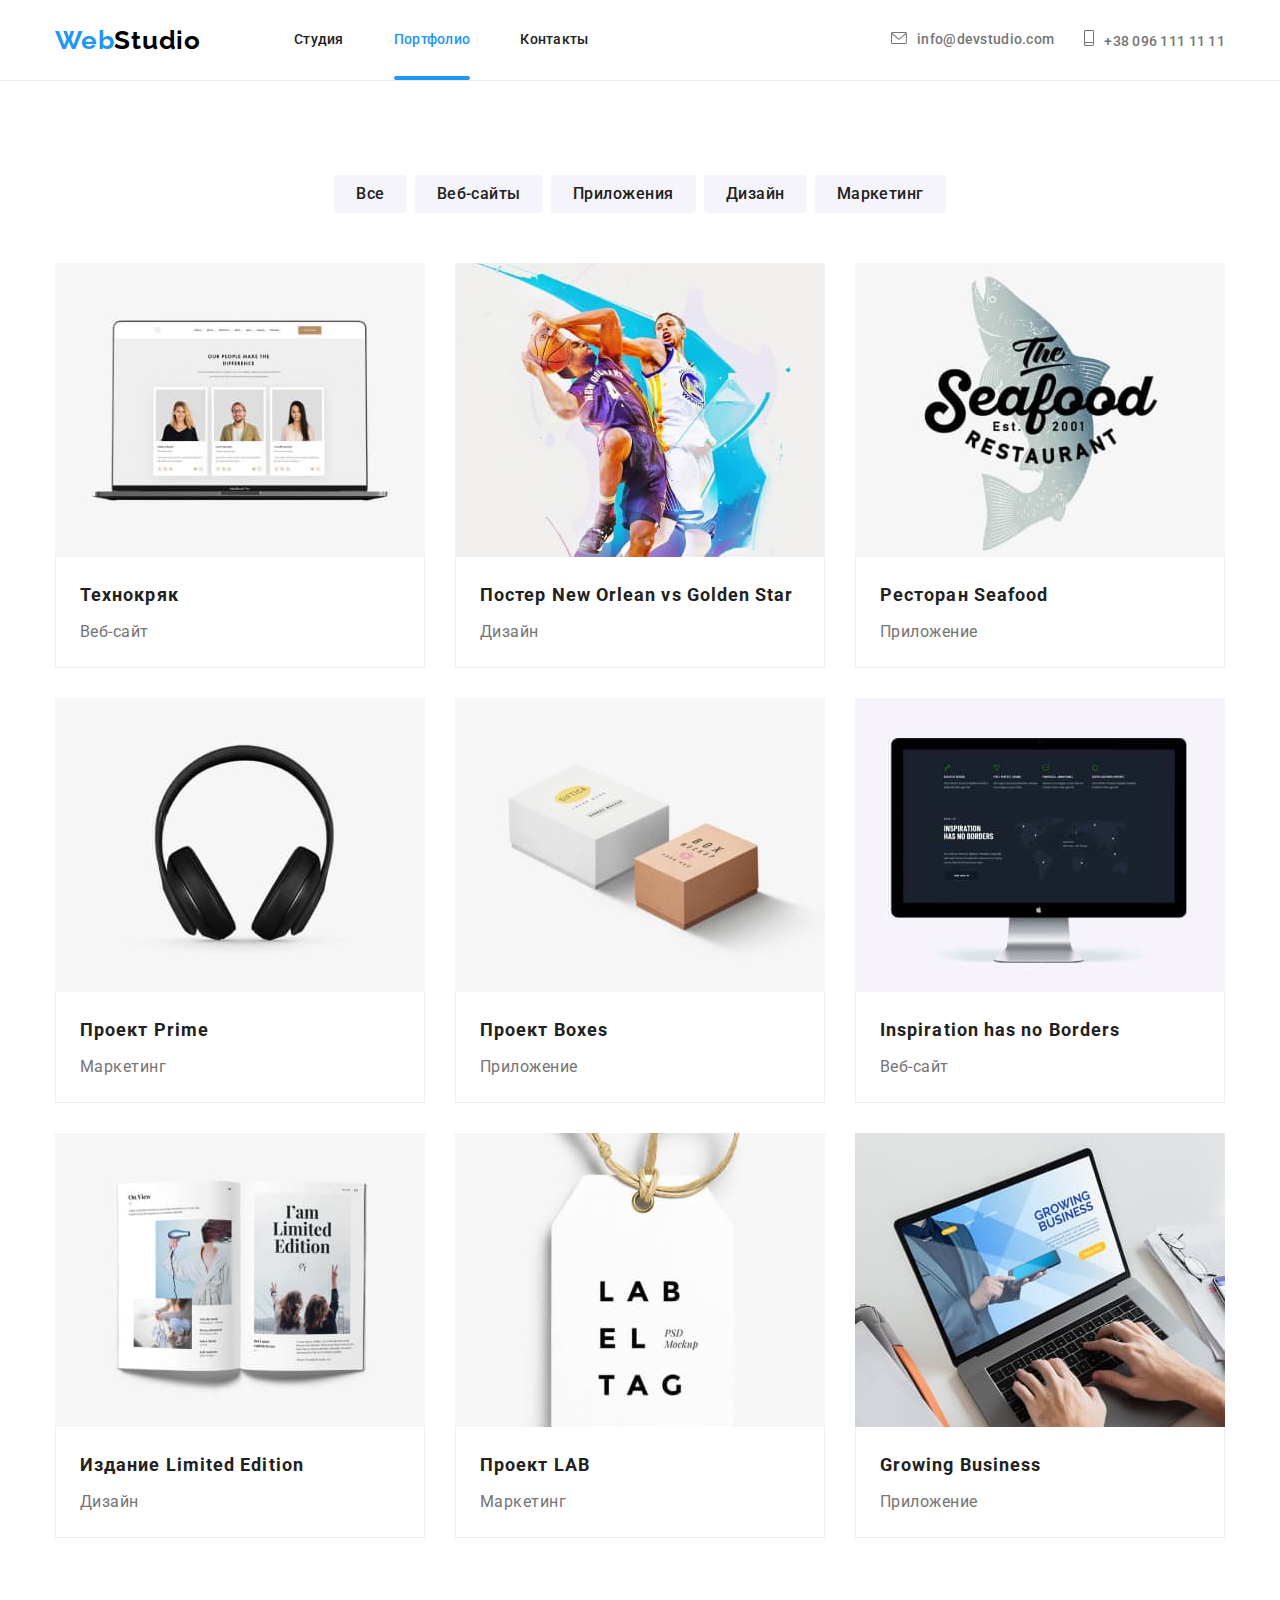
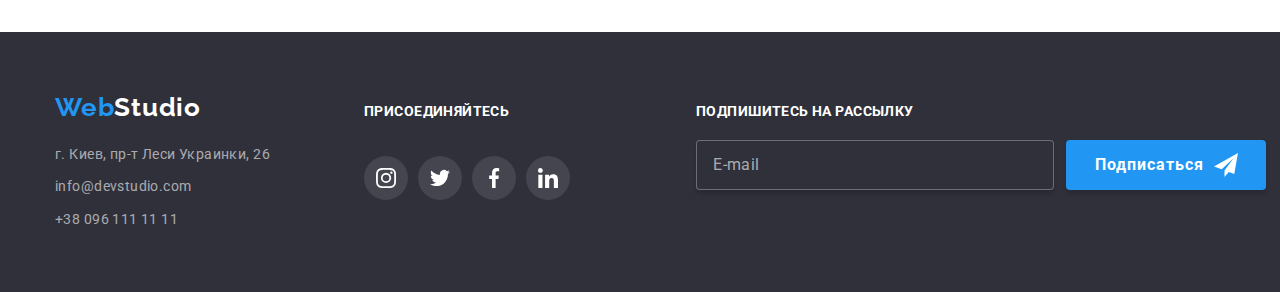
==== commit 08d73d76: "правки" ====
--- a/portfolio.html
+++ b/portfolio.html
@@ -207,86 +207,85 @@
     <footer class="footer">
         <div class="container">
             <!-- <div class="footer-blok"> -->
-            <div class="footer-blok">
-                <div class="address-blok">
+            <div class="footer__blok">
+                <div class="footer__address-blok">
                     <a class="logo futer-logo" href="./index.html"><span class="logo--span">Web</span>Studio</a>
                     <address class="address">
-                        <ul class="address-list list">
-
-                            <li class="address-list-item">
-                                <a class="address-list-link link" href="https://goo.gl/maps/vD9bHyXzmeHu5Eb17"
+                        <ul class="footer__address-list list">
+    
+                            <li class="footer__list-item">
+                                <a class="footer__list-link link" href="https://goo.gl/maps/vD9bHyXzmeHu5Eb17"
                                     target="_blank" rel="noopener noreferrer" class="link">
                                     г. Киев, пр-т Леси Украинки, 26</a>
                             </li>
-                            <li class="address-list-item">
-                                <a class="contacts-list-link link" href="mailto:info@devstudio.com"
+                            <li class="footer__list-item">
+                                <a class="footer__list-link link" href="mailto:info@devstudio.com"
                                     class="link contacts">info@devstudio.com</a><br />
                             </li>
-                            <li class="address-list-item">
-                                <a class="contacts-list-link link" href="tel:+380961111111" class="link contacts">+38
-                                    096
-                                    111 11
+                            <li class="footer__list-item">
+                                <a class="footer__list-link link" href="tel:+380961111111" class="link contacts">+38
+                                    096 111 11
                                     11</a>
                             </li>
-
+    
                         </ul>
-
+    
                     </address>
                 </div>
-
-            <div class="invitation-blok">
-                <p class="invitation">Присоединяйтесь</p>
-                <ul class="social network">
-                    <li class="social-list">
-                        <a class="social-link network-link" href="">
-                            <svg class="social-svg network-svg" width="20" height="20">
-                                <use href="./images/sprite.svg#icon-instagram"></use>
-                            </svg>
-                        </a>
-                    </li>
-                    <li class="social-list">
-                        <a class="social-link network-link " href="">
-                            <svg class="social-svg network-svg" width="20" height="20">
-                                <use href="./images/sprite.svg#icon-twitter"></use>
-                            </svg>
-                        </a>
-                    </li>
-                    <li class="social-list ">
-                        <a class="social-link network-link" href="">
-                            <svg class="social-svg network-svg" width="20" height="20">
-                                <use href="./images/sprite.svg#icon-facebook"></use>
-                            </svg>
-                        </a>
-                    </li>
-                    <li class="social-list">
-                        <a class="social-link network-link" href="">
-                            <svg class="social-svg network-svg" width="20" height="20">
-                                <use href="./images/sprite.svg#icon-linkedin"></use>
-                            </svg>
-                        </a>
-                    </li>
-            
-                </ul>
-            </div>
+                <div class="footer__invitation-blok">
+                    <p class="footer__invitation">Присоединяйтесь</p>
+                    <ul class="social network">
+                        <li class="social__list">
+                            <a class="social__link network__link" href="">
+                                <svg class="social__svg network__svg" width="20" height="20">
+                                    <use href="./images/sprite.svg#icon-instagram"></use>
+                                </svg>
+                            </a>
+                        </li>
+                        <li class="social__list">
+                            <a class="social__link network__link " href="">
+                                <svg class="social__svg network__svg" width="20" height="20">
+                                    <use href="./images/sprite.svg#icon-twitter"></use>
+                                </svg>
+                            </a>
+                        </li>
+                        <li class="social__list ">
+                            <a class="social__link network__link" href="">
+                                <svg class="social__svg network__svg" width="20" height="20">
+                                    <use href="./images/sprite.svg#icon-facebook"></use>
+                                </svg>
+                            </a>
+                        </li>
+                        <li class="social__list">
+                            <a class="social__link network__link" href="">
+                                <svg class="social__svg network__svg" width="20" height="20">
+                                    <use href="./images/sprite.svg#icon-linkedin"></use>
+                                </svg>
+                            </a>
+                        </li>
+    
+                    </ul>
+                </div>
+                <!-- -Subscription-form- -->
                 <form class="subscription-form" autocomplete="off">
                     <div class="subscription-blok">
-                        <label for="e-mail" class="footer-label">ПОДПИШИТЕСЬ НА РАССЫЛКУ</label>
-                        <div class="newsletter-blok">
-                            <input class="footer-input" type="email" name="email" id="e-mail" placeholder="E-mail" />
-                            <button class="footer-button" type="submit">
+                        <label for="e-mail" class="subscription-blok__label">ПОДПИШИТЕСЬ НА РАССЫЛКУ</label>
+                        <div class="subscription-blok__cell">
+                            <input class="subscription-blok__input" type="email" name="email" id="e-mail"
+                                placeholder="E-mail" />
+                            <button class="subscription-blok__button" type="submit">
                                 Подписаться
-                                <div class="icon-send">
+                                <div class="subscription-blok__icon">
                                     <svg width="24" height="24">
                                         <use href="./images/sprite.svg#icon-icon-send"></use>
                                     </svg>
                                 </div>
                             </button>
-
+    
                         </div>
                     </div>
                 </form>
             </div>
-
         </div>
     </footer>
 </body>
--- a/css/main.min.css
+++ b/css/main.min.css
@@ -1,2 +1,2 @@
-:root{--main-font: "Roboto", sans-serif;--secondary-font: "Raleway", sans-serif;--primary-text-color: #757575;--title-text-color: #212121;--accent-color: #2196f3;--primary-white-color: #ffffff}.visually-hidden{position:absolute !important;clip:rect(1px 1px 1px 1px);clip:rect(1px, 1px, 1px, 1px);padding:0 !important;border:0 !important;height:1px !important;width:1px !important;overflow:hidden}h1,h2,h3,h4,h5,h6,p{margin-top:0;margin-bottom:0}ul,ol{padding:0;margin:0;list-style:none}img{display:block}.list{list-style:none}.link{text-decoration:none}.list{padding:0;margin:0;list-style:none}body{color:var(--primary-text-color);font-family:var(--main-font)}section{padding-top:94px;padding-bottom:94px}.container{width:1200px;margin:0 auto;padding-left:15px;padding-right:15px}.logo{font-family:var(--secondary-font);font-style:normal;color:#000000;font-weight:700;font-size:26px;line-height:1.19;letter-spacing:0.03em;margin-right:93px}.logo--span{color:var(--accent-color)}.futer-logo{display:block;font-family:var(--secondary-font);color:var(--primary-white-color);font-weight:700;font-size:26px;line-height:1.19;letter-spacing:0.03em;text-decoration:none;margin-bottom:20px}.modal-button{color:var(--primary-white-color);font-weight:700;font-size:16px;line-height:1.87;letter-spacing:0.06em;align-items:center;text-align:center;border-radius:4px;background-color:var(--accent-color);cursor:pointer;padding:10px 32px}.backdrop{position:fixed;width:100%;height:100%;top:0;left:0;opacity:1;background-color:rgba(0,0,0,0.2);transition:opacity 250ms cubic-bezier(0.4, 0, 0.2, 1)}.backdrop.is-hidden{opacity:0;pointer-events:none;visibility:hidden}.backdrop.is-hidden .modal{transform:translate(-50%, -50%) scale(0.5)}.modal{position:absolute;width:528px;height:581px;top:50%;left:50%;padding:8px;border-radius:4px;background-color:var(--primary-white-color);transform:translate(-50%, -50%) scale(1);transition:transform 250ms cubic-bezier(0.4, 0, 0.2, 1)}.close-button{display:block;width:30px;height:30px;margin-left:auto;align-items:center;text-align:center;border-radius:50%;border:1px solid rgba(0,0,0,0.1);background-color:var(--primary-white-color);cursor:pointer}.close-button:hover,.close-button:focus{color:var(--accent-color)}.close-svg{fill:currentColor;transition:color 250ms cubic-bezier(0.4, 0, 0.2, 1)}.contact-form{display:flex;flex-direction:column;width:448px;margin:0 auto}.form-head{font-weight:700;font-size:20px;line-height:1.15;text-align:center;font-style:normal;letter-spacing:0.03em;color:var(--title-text-color);margin-bottom:12px}.form-label{font-weight:400;font-size:12px;line-height:1.17;font-style:normal;letter-spacing:0.01em;color:var(--primary-text-color);margin-bottom:10px}.modal-form-input-wrapper{position:relative;display:block;margin-top:4px}.contact-form-input{width:100%;height:40px;border:1px solid rgba(33,33,33,0.2);box-sizing:border-box;border-radius:4px;padding-left:42px;transition:border-color 250ms cubic-bezier(0.4, 0, 0.2, 1)}.contact-form-input:focus{border-color:var(--accent-color);outline:none}.form-icon{position:absolute;top:50%;left:12px;transform:translateY(-50%);display:block;fill:var(--title-text-color);transition:fill 250ms cubic-bezier(0.4, 0, 0.2, 1)}.contact-form-input:focus+.form-icon{fill:var(--accent-color)}.contact-form-message{width:100%;height:120px;margin-top:4px;border:1px solid rgba(33,33,33,0.2);border-radius:4px;box-sizing:border-box;outline:none;padding:12px 16px;resize:none;transition:border-color 250ms cubic-bezier(0.4, 0, 0.2, 1)}.contact-form-message::placeholder{font-weight:400;font-size:12px;line-height:1.17;letter-spacing:0.01em;color:rgba(117,117,117,0.5);font-style:normal;font-weight:normal}.contact-form-message:focus{outline:none;border-color:var(--accent-color)}.checkbox-label{margin-top:20px;font-weight:400;font-size:14px;line-height:1.71;letter-spacing:0.03em;color:var(--primary-text-color);cursor:pointer}.checkbox-icon{display:inline-block;width:16px;height:15px;margin-left:12px;margin-right:8px;border-radius:2px;border:2px solid var(--title-text-color);transition:transform 250ms cubic-bezier(0.4, 0, 0.2, 1)}.modal-checkbox:checked+.checkbox-icon{border-color:transparent;background-color:var(--accent-color);background-image:url("../images/icon-check.svg");background-origin:border-box;background-size:contain;border:0}.modal-checkbox:focus+.checkbox-icon{border-color:var(--accent-color)}.conditions-link{color:var(--accent-color)}.submit-button{display:block;margin:0 auto;width:200px;height:50px;font-weight:700;font-size:16px;line-height:1.87;color:var(--primary-white-color);letter-spacing:0.06em;background-color:var(--accent-color);border:none;box-shadow:0px 4px 4px rgba(0,0,0,0.15);border-radius:4px;cursor:pointer;margin-top:30px}.social{display:flex;align-items:center;padding-top:16px;fill:currentColor;margin-left:32px;margin-right:32px}.social-link{display:flex;width:44px;height:44px;border-radius:50%;justify-content:center;align-items:center;color:#afb1b8;margin-right:10px;transition:background-color 250ms cubic-bezier(0.4, 0, 0.2, 1)}.social-link:hover,.social-link:focus{color:var(--primary-white-color);background-color:var(--accent-color)}.social-svg{fill:currentColor;transition:fill 250ms cubic-bezier(0.4, 0, 0.2, 1)}.social-svg:hover,.social-svg:focus{fill:#ffffff}.last{margin-right:0px}.network{margin-left:0}.network-link{color:var(--primary-white-color);background-color:rgba(255,255,255,0.1);margin-right:10px;transition:color 250ms cubic-bezier(0.4, 0, 0.2, 1),background-color 250ms cubic-bezier(0.4, 0, 0.2, 1)}.network-link:hover,.network-link:focus{color:var(--primary-white-color);background-color:var(--accent-color)}.network-svg{fill:var(--primary-white-color)}.portfolio-header{border-bottom:1px solid #ececec}.container-nav{display:flex;align-items:center}.navigation{display:flex;align-items:center}.menu-list{display:flex;align-items:center}.menu-list .menu-item:not(:last-child){margin-right:50px}.menu-link{display:block;color:var(--title-text-color);font-weight:500;font-size:14px;line-height:1.14;letter-spacing:0.02em;padding-top:32px;padding-bottom:32px;position:relative;transition:color 250ms cubic-bezier(0.4, 0, 0.2, 1)}.menu-link:hover,.menu-link:focus{color:var(--accent-color)}.current{color:var(--accent-color)}.current::after{content:"";position:absolute;bottom:0;left:0;display:block;width:100%;height:4px;border-radius:2px;background-color:var(--accent-color);transition:transform 250ms cubic-bezier(0.4, 0, 0.2, 1)}.auth-nav{display:flex;align-items:center;margin-left:auto}.auth-nav__item{align-items:center;justify-content:center;margin-left:30px}.auth-nav__item:first-child{margin-left:0px}.auth-nav__link{color:var(--primary-text-color);font-weight:500;font-size:14px;line-height:1.14;letter-spacing:0.02em;display:block;align-items:center;transition:color 250ms cubic-bezier(0.4, 0, 0.2, 1)}.auth-nav__link:hover,.auth-nav__lik:focus{color:var(--accent-color)}.auth-nav__link:hover,.auth-nav__lik:focus{fill:var(--accent-color)}.nav-svg{fill:currentColor;margin-right:10px;transition:fill 250ms cubic-bezier(0.4, 0, 0.2, 1)}.nav-svg .nav-svg:hover,.nav-svg .nav-svg:focus{fill:var(--accent-color)}.hero{background:#2f303a;text-align:center;padding-top:200px;padding-bottom:200px;max-width:1600px;height:600px;margin-left:auto;margin-right:auto;background-image:linear-gradient(rgba(47,48,58,0.4), rgba(47,48,58,0.4)),url("../images/hero.jpg");background-repeat:no-repeat;background-position:center;background-size:cover}.hero__title{color:var(--primary-white-color);font-weight:900;font-size:44px;line-height:1.36;letter-spacing:0.06em;text-transform:uppercase;text-align:center;margin-bottom:30px}.feature-list{display:flex;margin-left:-30px;margin-top:-30px}.feature-list-item{flex-basis:calc((100% - 120px) / 4);margin-left:30px;margin-top:30px}.feature-title{color:var(--title-text-color);font-weight:700;font-size:14px;line-height:1.14;letter-spacing:0.03em;text-transform:uppercase;margin-bottom:10px}.feature-description{font-size:14px;line-height:1.71;letter-spacing:0.03em}.advantages{padding-bottom:0px}.feature{display:flex;justify-content:center;align-items:center;width:270px;height:120px;background:#f5f4fa;border-radius:4px;margin-bottom:30px}.feature-svg{background-repeat:no-repeat;background-position:center;background-size:cover}.promo-title{color:var(--title-text-color);font-weight:700;font-size:36px;line-height:1.17;text-align:center;letter-spacing:0.03em;margin-bottom:50px}.promo-link-list{display:flex;margin-left:-30px;margin-top:-30px}.promo-link-list-item{flex-basis:calc((100% - 90px) / 3);margin-left:30px;margin-top:30px}.promo-div{position:relative}.promo-text{color:var(--primary-white-color);font-weight:700;font-size:14px;line-height:1.14;text-align:center;letter-spacing:0.03em;text-transform:uppercase;position:absolute;bottom:0;left:0;margin:0px;width:100%;height:70px;display:flex;justify-content:center;align-items:center;background-color:rgba(47,48,58,0.8)}.team{background:#f5f4fa}.team-title{color:var(--title-text-color);font-weight:700;font-size:36px;line-height:1.17;text-align:center;letter-spacing:0.03em;margin-bottom:50px}.team-link-list{display:flex;margin-left:-30px;margin-top:-30px}.team-link-list-item{flex-basis:calc((100% - 120px) / 4);background-color:var(--primary-white-color);margin-left:30px;margin-top:30px;box-shadow:0px 1px 3px rgba(0,0,0,0.12),0px 1px 1px rgba(0,0,0,0.14),0px 2px 1px rgba(0,0,0,0.2)}.team-subtitle{color:var(--title-text-color);font-weight:500;font-size:16px;line-height:1.19;text-align:center;letter-spacing:0.03em;margin-bottom:10px}.profession{font-size:16px;line-height:1.19;text-align:center;letter-spacing:0.03em}.team-div{padding-top:30px;padding-bottom:30px}.clients-title{color:var(--title-text-color);font-weight:700;font-size:36px;line-height:1.17;text-align:center;letter-spacing:0.03em;margin-bottom:50px}.clients-list{display:flex;align-items:center;justify-content:space-between}.clients-link{display:flex;width:170px;height:92px;justify-content:center;align-items:center;border:1px solid #afb1b8;border-radius:4px;color:#afb1b8;transition:color 250ms cubic-bezier(0.4, 0, 0.2, 1),border 250ms cubic-bezier(0.4, 0, 0.2, 1)}.clients-link:hover,.clients-link:focus{color:var(--accent-color);border-color:var(--accent-color)}.clients-svg{fill:currentColor;transition:fill 250ms cubic-bezier(0.4, 0, 0.2, 1)}.clients-svg:hover,.clients-svg:focus{fill:var(--accent-color)}.footer{background-color:#2f303a;padding-top:60px;padding-bottom:60px}.address-list-link{display:block;color:var(--primary-white-color);font-style:normal;font-size:14px;line-height:1.71;letter-spacing:0.03em;margin-bottom:9px;transition:color 250ms cubic-bezier(0.4, 0, 0.2, 1)}.address-list-link:hover,.address-list-link:focus{color:var(--accent-color)}.contacts-list-link{color:rgba(255,255,255,0.6);font-weight:400;font-style:normal;font-size:14px;line-height:1.71;letter-spacing:0.03em;transition:color 250ms cubic-bezier(0.4, 0, 0.2, 1)}.contacts-list-link:hover,.contacts-list-link:focus{color:var(--accent-color)}.address-list-item:not(:last-child){margin-bottom:9px}.invitation{font-size:14px;font-weight:700;line-height:1.14;letter-spacing:0.03em;color:var(--primary-white-color);text-transform:uppercase;margin-bottom:20px}.footer-blok{display:flex;align-items:baseline}.address-blok{display:block}.invitation-blok{margin-left:70px}.subscription-blok{display:flex;flex-direction:column;margin-left:84px}.footer-label{font-size:14px;font-weight:700;line-height:1.14;letter-spacing:0.03em;color:var(--primary-white-color);text-transform:uppercase;margin-bottom:20px}.newsletter-blok{display:flex}.footer-input{width:358px;height:50px;padding:0px;padding-left:16px;margin-right:12px;box-sizing:border-box;border:1px solid rgba(255,255,255,0.3);border-radius:4px;box-shadow:0px 4px 4px rgba(0,0,0,0.15);background-color:#2f303a;outline:none;font-style:normal;font-weight:normal;font-size:16px;line-height:1.25;letter-spacing:0.03em;color:var(--primary-white-color)}.footer-input::placeholder{color:rgba(255,255,255,0.6)}.footer-button{display:flex;justify-content:center;align-items:center;width:200px;height:50px;background-color:var(--accent-color);border:0px;box-shadow:0px 4px 4px rgba(0,0,0,0.15);border-radius:4px;padding-left:29px;padding-top:10px;padding-right:28px;padding-bottom:10px;font-style:normal;font-weight:700;font-size:16px;line-height:1.87;letter-spacing:0.06em;color:var(--primary-white-color);text-align:center}.icon-send{display:flex;margin-left:10px;fill:var(--primary-white-color)}.button-nav{display:flex;align-items:center;margin-bottom:50px;justify-content:center}.button-nav .button-nav-item:not(:last-child){margin-right:8px}.button-nav .nav-button{color:var(--title-text-color);background:#f5f4fa;font-weight:500;font-size:16px;line-height:1.62;text-align:center;letter-spacing:0.03em;cursor:pointer;border:transparent;border-radius:4px;padding:6px 22px;transition:color 250ms cubic-bezier(0.4, 0, 0.2, 1),background 250ms cubic-bezier(0.4, 0, 0.2, 1),box-shadow 250ms cubic-bezier(0.4, 0, 0.2, 1)}.nav-button:hover,.nav-button:focus{color:var(--primary-white-color);background:var(--accent-color);box-shadow:0px 2px 2px rgba(0,0,0,0.12),0px 1px 2px rgba(0,0,0,0.08),0px 3px 1px rgba(61,38,38,0.1)}.work-list{display:flex;flex-wrap:wrap;margin-left:-30px;margin-top:-30px}.work-list-item{flex-basis:calc((100% - 90px) / 3);margin-left:30px;margin-top:30px;transition:box-shadow 250ms cubic-bezier(0.4, 0, 0.2, 1)}.work-list-item:hover{box-shadow:1px 4px 6px rgba(0,0,0,0.16),0px 4px 4px rgba(0,0,0,0.06),0px 1px 1px rgba(0,0,0,0.12);cursor:pointer}.work-list-title{color:var(--title-text-color);font-weight:700;font-size:18px;line-height:2;letter-spacing:0.06em;margin-bottom:4px}.work-list-text{font-size:16px;line-height:1.87;letter-spacing:0.03em}.border-list{border-right:1px solid #eeeeee;border-bottom:1px solid #eeeeee;border-left:1px solid #eeeeee;padding-top:20px;padding-right:24px;padding-bottom:20px;padding-left:24px}.work-thumd{position:relative;height:294px;width:370px;overflow:hidden}.work-description{position:absolute;bottom:0;left:0;margin:0;padding:63px 24px;width:100%;height:294px;display:flex;align-items:center;color:var(--primary-white-color);font-weight:400;font-size:18px;line-height:1.55;text-align:left;vertical-align:top;letter-spacing:0.03em;background-color:rgba(33,150,243,0.9);transform:translateY(100%);opacity:0;transition:transform 250ms cubic-bezier(0.4, 0, 0.2, 1),opacity 250ms cubic-bezier(0.4, 0, 0.2, 1)}.work-list-link:hover .work-description{transform:translateY(0);opacity:1}
+:root{--main-font: "Roboto", sans-serif;--secondary-font: "Raleway", sans-serif;--primary-text-color: #757575;--title-text-color: #212121;--accent-color: #2196f3;--primary-white-color: #ffffff}.visually-hidden{position:absolute !important;clip:rect(1px 1px 1px 1px);clip:rect(1px, 1px, 1px, 1px);padding:0 !important;border:0 !important;height:1px !important;width:1px !important;overflow:hidden}h1,h2,h3,h4,h5,h6,p{margin-top:0;margin-bottom:0}ul,ol{padding:0;margin:0;list-style:none}img{display:block}.list{list-style:none}.link{text-decoration:none}.list{padding:0;margin:0;list-style:none}body{color:var(--primary-text-color);font-family:var(--main-font)}section{padding-top:94px;padding-bottom:94px}.container{width:1200px;margin:0 auto;padding-left:15px;padding-right:15px}.logo{font-family:var(--secondary-font);font-style:normal;color:#000000;font-weight:700;font-size:26px;line-height:1.19;letter-spacing:0.03em;margin-right:93px}.logo--span{color:var(--accent-color)}.futer-logo{display:block;color:var(--primary-white-color);text-decoration:none;margin-bottom:20px}.modal-button{color:var(--primary-white-color);font-weight:700;font-size:16px;line-height:1.87;letter-spacing:0.06em;align-items:center;text-align:center;border-radius:4px;background-color:var(--accent-color);cursor:pointer;padding:10px 32px}.backdrop{position:fixed;width:100%;height:100%;top:0;left:0;opacity:1;background-color:rgba(0,0,0,0.2);transition:opacity 250ms cubic-bezier(0.4, 0, 0.2, 1)}.backdrop.is-hidden{opacity:0;pointer-events:none;visibility:hidden}.modal{position:absolute;width:528px;height:581px;top:50%;left:50%;padding:8px;border-radius:4px;background-color:var(--primary-white-color);transform:translate(-50%, -50%) scale(1);transition:transform 250ms cubic-bezier(0.4, 0, 0.2, 1)}.backdrop.is-hidden .modal{transform:translate(-50%, -50%) scale(0.5)}.close-button{display:block;width:30px;height:30px;margin-left:auto;align-items:center;text-align:center;border-radius:50%;border:1px solid rgba(0,0,0,0.1);background-color:var(--primary-white-color);cursor:pointer}.close-button:hover,.close-button:focus{color:var(--accent-color)}.close-svg{fill:currentColor;transition:color 250ms cubic-bezier(0.4, 0, 0.2, 1)}.contact-form{display:flex;flex-direction:column;width:448px;margin:0 auto}.form-head{font-weight:700;font-size:20px;line-height:1.15;text-align:center;font-style:normal;letter-spacing:0.03em;color:var(--title-text-color);margin-bottom:12px}.form-label{font-weight:400;font-size:12px;line-height:1.17;font-style:normal;letter-spacing:0.01em;color:var(--primary-text-color);margin-bottom:10px}.modal-form-input-wrapper{position:relative;display:block;margin-top:4px}.contact-form-input{width:100%;height:40px;border:1px solid rgba(33,33,33,0.2);box-sizing:border-box;border-radius:4px;padding-left:42px;transition:border-color 250ms cubic-bezier(0.4, 0, 0.2, 1)}.contact-form-input:focus{border-color:var(--accent-color);outline:none}.form-icon{position:absolute;top:50%;left:12px;transform:translateY(-50%);display:block;fill:var(--title-text-color);transition:fill 250ms cubic-bezier(0.4, 0, 0.2, 1)}.contact-form-input:focus+.form-icon{fill:var(--accent-color)}.contact-form-message{width:100%;height:120px;margin-top:4px;border:1px solid rgba(33,33,33,0.2);border-radius:4px;box-sizing:border-box;outline:none;padding:12px 16px;resize:none;transition:border-color 250ms cubic-bezier(0.4, 0, 0.2, 1)}.contact-form-message::placeholder{font-weight:400;font-size:12px;line-height:1.17;letter-spacing:0.01em;color:rgba(117,117,117,0.5);font-style:normal;font-weight:normal}.contact-form-message:focus{outline:none;border-color:var(--accent-color)}.checkbox-label{margin-top:20px;font-weight:400;font-size:14px;line-height:1.71;letter-spacing:0.03em;color:var(--primary-text-color);cursor:pointer}.checkbox-icon{display:inline-block;width:16px;height:15px;margin-left:12px;margin-right:8px;border-radius:2px;border:2px solid var(--title-text-color);transition:transform 250ms cubic-bezier(0.4, 0, 0.2, 1)}.modal-checkbox:checked+.checkbox-icon{border-color:transparent;background-color:var(--accent-color);background-image:url("../images/icon-check.svg");background-origin:border-box;background-size:contain;border:0}.modal-checkbox:focus+.checkbox-icon{border-color:var(--accent-color)}.conditions-link{color:var(--accent-color)}.submit-button{display:block;margin:0 auto;width:200px;height:50px;font-weight:700;font-size:16px;line-height:1.87;color:var(--primary-white-color);letter-spacing:0.06em;background-color:var(--accent-color);border:none;box-shadow:0px 4px 4px rgba(0,0,0,0.15);border-radius:4px;cursor:pointer;margin-top:30px}.social{display:flex;align-items:center;padding-top:16px;fill:currentColor;margin-left:32px;margin-right:32px}.social__link{display:flex;width:44px;height:44px;border-radius:50%;justify-content:center;align-items:center;color:#afb1b8;margin-right:10px;transition:background-color 250ms cubic-bezier(0.4, 0, 0.2, 1)}.social__link:hover,.social__link:focus{color:var(--primary-white-color);background-color:var(--accent-color)}.social__svg{fill:currentColor;transition:fill 250ms cubic-bezier(0.4, 0, 0.2, 1)}.social__svg:hover,.social__svg:focus{fill:#ffffff}.last{margin-right:0px}.network{margin-left:0}.network__link{color:var(--primary-white-color);background-color:rgba(255,255,255,0.1);transition:color 250ms cubic-bezier(0.4, 0, 0.2, 1),background-color 250ms cubic-bezier(0.4, 0, 0.2, 1)}.network__link:hover,.network__link:focus{color:var(--primary-white-color);background-color:var(--accent-color)}.network-svg{fill:var(--primary-white-color)}.subscription-blok{display:flex;flex-direction:column;margin-left:84px}.subscription-blok__label{font-size:14px;font-weight:700;line-height:1.14;letter-spacing:0.03em;color:var(--primary-white-color);text-transform:uppercase;margin-bottom:20px}.subscription-blok__cell{display:flex}.subscription-blok__input{width:358px;height:50px;padding:0px;padding-left:16px;margin-right:12px;box-sizing:border-box;border:1px solid rgba(255,255,255,0.3);border-radius:4px;box-shadow:0px 4px 4px rgba(0,0,0,0.15);background-color:#2f303a;outline:none;font-style:normal;font-weight:normal;font-size:16px;line-height:1.25;letter-spacing:0.03em;color:var(--primary-white-color)}.subscription-blok__input::placeholder{color:rgba(255,255,255,0.6)}.subscription-blok__button{display:flex;justify-content:center;align-items:center;width:200px;height:50px;background-color:var(--accent-color);border:0px;box-shadow:0px 4px 4px rgba(0,0,0,0.15);border-radius:4px;padding-left:29px;padding-top:10px;padding-right:28px;padding-bottom:10px;font-style:normal;font-weight:700;font-size:16px;line-height:1.87;letter-spacing:0.06em;color:var(--primary-white-color);text-align:center}.subscription-blok__icon{display:flex;margin-left:10px;fill:var(--primary-white-color)}.portfolio-header{border-bottom:1px solid #ececec}.container-nav{display:flex;align-items:center}.navigation{display:flex;align-items:center}.menu-list{display:flex;align-items:center}.menu-list .menu-item:not(:last-child){margin-right:50px}.menu-link{display:block;color:var(--title-text-color);font-weight:500;font-size:14px;line-height:1.14;letter-spacing:0.02em;padding-top:32px;padding-bottom:32px;position:relative;transition:color 250ms cubic-bezier(0.4, 0, 0.2, 1)}.menu-link:hover,.menu-link:focus{color:var(--accent-color)}.current{color:var(--accent-color)}.current::after{content:"";position:absolute;bottom:0;left:0;display:block;width:100%;height:4px;border-radius:2px;background-color:var(--accent-color);transition:transform 250ms cubic-bezier(0.4, 0, 0.2, 1)}.auth-nav{display:flex;align-items:center;margin-left:auto}.auth-nav__item{align-items:center;justify-content:center;margin-left:30px}.auth-nav__item:first-child{margin-left:0px}.auth-nav__link{color:var(--primary-text-color);font-weight:500;font-size:14px;line-height:1.14;letter-spacing:0.02em;display:block;align-items:center;transition:color 250ms cubic-bezier(0.4, 0, 0.2, 1)}.auth-nav__link:hover,.auth-nav__lik:focus{color:var(--accent-color)}.auth-nav__link:hover,.auth-nav__lik:focus{fill:var(--accent-color)}.nav-svg{fill:currentColor;margin-right:10px;transition:fill 250ms cubic-bezier(0.4, 0, 0.2, 1)}.nav-svg .nav-svg:hover,.nav-svg .nav-svg:focus{fill:var(--accent-color)}.hero{background:#2f303a;text-align:center;padding-top:200px;padding-bottom:200px;max-width:1600px;height:600px;margin-left:auto;margin-right:auto;background-image:linear-gradient(rgba(47,48,58,0.4), rgba(47,48,58,0.4)),url("../images/hero.jpg");background-repeat:no-repeat;background-position:center;background-size:cover}.hero__title{color:var(--primary-white-color);font-weight:900;font-size:44px;line-height:1.36;letter-spacing:0.06em;text-transform:uppercase;text-align:center;margin-bottom:30px}.feature-list{display:flex;margin-left:-30px;margin-top:-30px}.feature-list__item{flex-basis:calc((100% - 120px) / 4);margin-left:30px;margin-top:30px}.feature-list__title{color:var(--title-text-color);font-weight:700;font-size:14px;line-height:1.14;letter-spacing:0.03em;text-transform:uppercase;margin-bottom:10px}.feature-list__description{font-size:14px;line-height:1.71;letter-spacing:0.03em}.feature-list__svg{background-repeat:no-repeat;background-position:center;background-size:cover}.feature-list__feature{display:flex;justify-content:center;align-items:center;width:270px;height:120px;background:#f5f4fa;border-radius:4px;margin-bottom:30px}.advantages{padding-bottom:0px}.promo-title{color:var(--title-text-color);font-weight:700;font-size:36px;line-height:1.17;text-align:center;letter-spacing:0.03em;margin-bottom:50px}.promo-link-list{display:flex;margin-left:-30px;margin-top:-30px}.promo-link-list-item{flex-basis:calc((100% - 90px) / 3);margin-left:30px;margin-top:30px}.promo-div{position:relative}.promo-text{color:var(--primary-white-color);font-weight:700;font-size:14px;line-height:1.14;text-align:center;letter-spacing:0.03em;text-transform:uppercase;position:absolute;bottom:0;left:0;margin:0px;width:100%;height:70px;display:flex;justify-content:center;align-items:center;background-color:rgba(47,48,58,0.8)}.team{background:#f5f4fa}.team-title{color:var(--title-text-color);font-weight:700;font-size:36px;line-height:1.17;text-align:center;letter-spacing:0.03em;margin-bottom:50px}.team-link-list{display:flex;margin-left:-30px;margin-top:-30px}.team-link-list-item{flex-basis:calc((100% - 120px) / 4);background-color:var(--primary-white-color);margin-left:30px;margin-top:30px;box-shadow:0px 1px 3px rgba(0,0,0,0.12),0px 1px 1px rgba(0,0,0,0.14),0px 2px 1px rgba(0,0,0,0.2)}.team-subtitle{color:var(--title-text-color);font-weight:500;font-size:16px;line-height:1.19;text-align:center;letter-spacing:0.03em;margin-bottom:10px}.team-div{padding-top:30px;padding-bottom:30px}.profession{font-size:16px;line-height:1.19;text-align:center;letter-spacing:0.03em}.clients-title{color:var(--title-text-color);font-weight:700;font-size:36px;line-height:1.17;text-align:center;letter-spacing:0.03em;margin-bottom:50px}.clients-list{display:flex;align-items:center;justify-content:space-between}.clients-link{display:flex;width:170px;height:92px;justify-content:center;align-items:center;border:1px solid #afb1b8;border-radius:4px;color:#afb1b8;transition:color 250ms cubic-bezier(0.4, 0, 0.2, 1),border 250ms cubic-bezier(0.4, 0, 0.2, 1)}.clients-link:hover,.clients-link:focus{color:var(--accent-color);border-color:var(--accent-color)}.clients-svg{fill:currentColor;transition:fill 250ms cubic-bezier(0.4, 0, 0.2, 1)}.clients-svg:hover,.clients-svg:focus{fill:var(--accent-color)}.footer{background-color:#2f303a;padding-top:60px;padding-bottom:60px}.footer__address-list-link{display:block;color:var(--primary-white-color);font-style:normal;font-size:14px;line-height:1.71;letter-spacing:0.03em;margin-bottom:9px;transition:color 250ms cubic-bezier(0.4, 0, 0.2, 1)}.footer__address-list-link:hover,.footer__address-list-link:focus{color:var(--accent-color)}.footer__list-link{color:rgba(255,255,255,0.6);font-weight:400;font-style:normal;font-size:14px;line-height:1.71;letter-spacing:0.03em;transition:color 250ms cubic-bezier(0.4, 0, 0.2, 1)}.footer__list-link:hover,.footer__list-link:focus{color:var(--accent-color)}.footer__list-item:not(:last-child){margin-bottom:9px}.footer__invitation{font-size:14px;font-weight:700;line-height:1.14;letter-spacing:0.03em;color:var(--primary-white-color);text-transform:uppercase;margin-bottom:20px}.footer__blok{display:flex;align-items:baseline}.footer__address-blok{display:block}.footer__invitation-blok{margin-left:70px}.button-nav{display:flex;align-items:center;margin-bottom:50px;justify-content:center}.button-nav .button-nav-item:not(:last-child){margin-right:8px}.button-nav .nav-button{color:var(--title-text-color);background:#f5f4fa;font-weight:500;font-size:16px;line-height:1.62;text-align:center;letter-spacing:0.03em;cursor:pointer;border:transparent;border-radius:4px;padding:6px 22px;transition:color 250ms cubic-bezier(0.4, 0, 0.2, 1),background 250ms cubic-bezier(0.4, 0, 0.2, 1),box-shadow 250ms cubic-bezier(0.4, 0, 0.2, 1)}.nav-button:hover,.nav-button:focus{color:var(--primary-white-color);background:var(--accent-color);box-shadow:0px 2px 2px rgba(0,0,0,0.12),0px 1px 2px rgba(0,0,0,0.08),0px 3px 1px rgba(61,38,38,0.1)}.work-list{display:flex;flex-wrap:wrap;margin-left:-30px;margin-top:-30px}.work-list-item{flex-basis:calc((100% - 90px) / 3);margin-left:30px;margin-top:30px;transition:box-shadow 250ms cubic-bezier(0.4, 0, 0.2, 1)}.work-list-item:hover{box-shadow:1px 4px 6px rgba(0,0,0,0.16),0px 4px 4px rgba(0,0,0,0.06),0px 1px 1px rgba(0,0,0,0.12);cursor:pointer}.work-list-title{color:var(--title-text-color);font-weight:700;font-size:18px;line-height:2;letter-spacing:0.06em;margin-bottom:4px}.work-list-text{font-size:16px;line-height:1.87;letter-spacing:0.03em}.border-list{border-right:1px solid #eeeeee;border-bottom:1px solid #eeeeee;border-left:1px solid #eeeeee;padding-top:20px;padding-right:24px;padding-bottom:20px;padding-left:24px}.work-thumd{position:relative;height:294px;width:370px;overflow:hidden}.work-description{position:absolute;bottom:0;left:0;margin:0;padding:63px 24px;width:100%;height:294px;display:flex;align-items:center;color:var(--primary-white-color);font-weight:400;font-size:18px;line-height:1.55;text-align:left;vertical-align:top;letter-spacing:0.03em;background-color:rgba(33,150,243,0.9);transform:translateY(100%);opacity:0;transition:transform 250ms cubic-bezier(0.4, 0, 0.2, 1),opacity 250ms cubic-bezier(0.4, 0, 0.2, 1)}.work-list-link:hover .work-description{transform:translateY(0);opacity:1}
 /*# sourceMappingURL=main.min.css.map */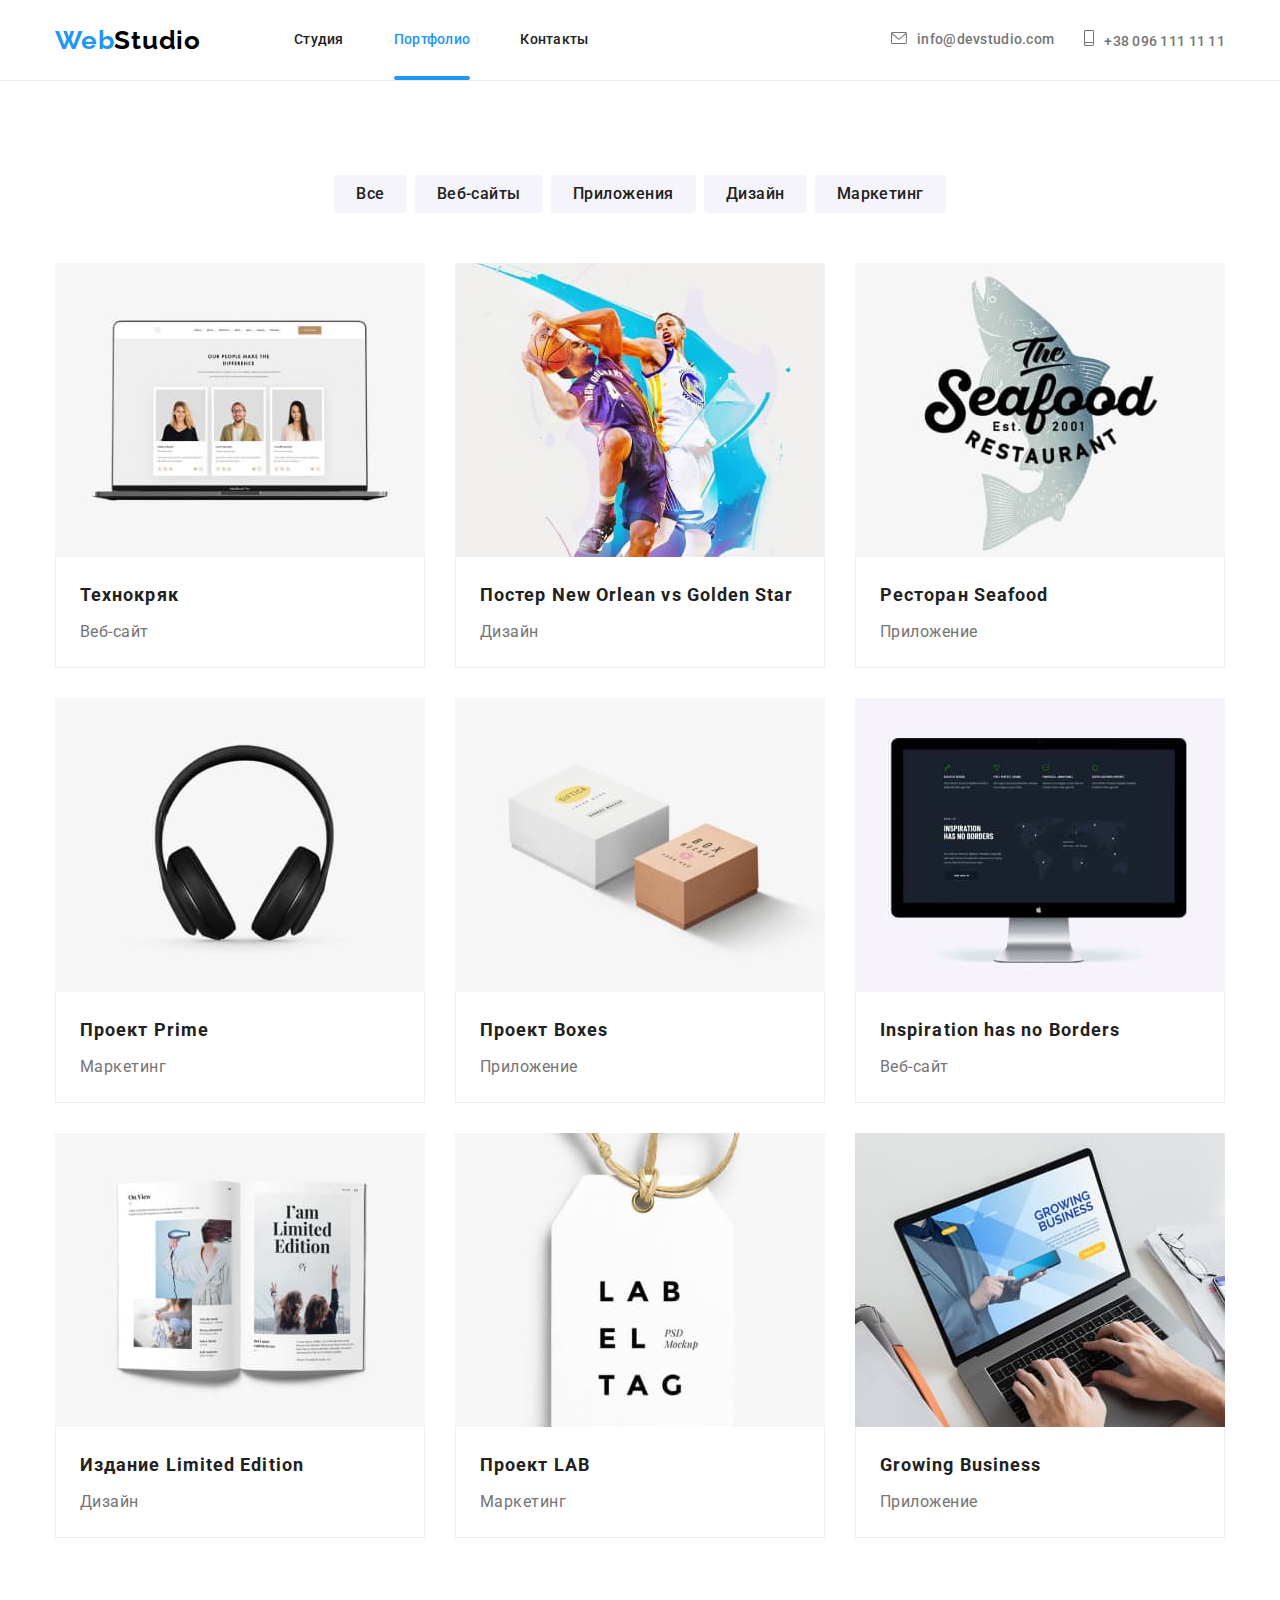
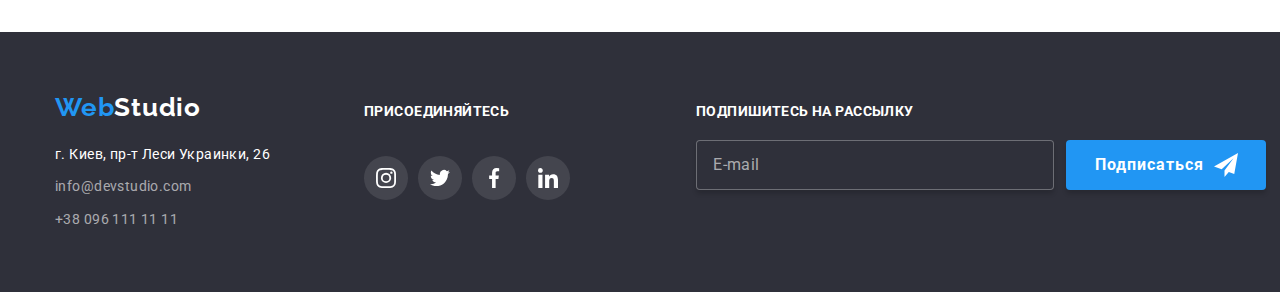
==== commit c72452db: "правки" ====
--- a/portfolio.html
+++ b/portfolio.html
@@ -213,17 +213,17 @@
                     <address class="address">
                         <ul class="footer__address-list list">
     
-                            <li class="footer__list-item">
-                                <a class="footer__list-link link" href="https://goo.gl/maps/vD9bHyXzmeHu5Eb17"
+                            <li class="footer__adrress-list-item">
+                                <a class="footer__address-list-link link" href="https://goo.gl/maps/vD9bHyXzmeHu5Eb17"
                                     target="_blank" rel="noopener noreferrer" class="link">
                                     г. Киев, пр-т Леси Украинки, 26</a>
                             </li>
                             <li class="footer__list-item">
-                                <a class="footer__list-link link" href="mailto:info@devstudio.com"
+                                <a class="footer__contacts-list-link link" href="mailto:info@devstudio.com"
                                     class="link contacts">info@devstudio.com</a><br />
                             </li>
                             <li class="footer__list-item">
-                                <a class="footer__list-link link" href="tel:+380961111111" class="link contacts">+38
+                                <a class="footer__contacts-list-link link" href="tel:+380961111111" class="link contacts">+38
                                     096 111 11
                                     11</a>
                             </li>
--- a/css/main.min.css
+++ b/css/main.min.css
@@ -1,2 +1,2 @@
-:root{--main-font: "Roboto", sans-serif;--secondary-font: "Raleway", sans-serif;--primary-text-color: #757575;--title-text-color: #212121;--accent-color: #2196f3;--primary-white-color: #ffffff}.visually-hidden{position:absolute !important;clip:rect(1px 1px 1px 1px);clip:rect(1px, 1px, 1px, 1px);padding:0 !important;border:0 !important;height:1px !important;width:1px !important;overflow:hidden}h1,h2,h3,h4,h5,h6,p{margin-top:0;margin-bottom:0}ul,ol{padding:0;margin:0;list-style:none}img{display:block}.list{list-style:none}.link{text-decoration:none}.list{padding:0;margin:0;list-style:none}body{color:var(--primary-text-color);font-family:var(--main-font)}section{padding-top:94px;padding-bottom:94px}.container{width:1200px;margin:0 auto;padding-left:15px;padding-right:15px}.logo{font-family:var(--secondary-font);font-style:normal;color:#000000;font-weight:700;font-size:26px;line-height:1.19;letter-spacing:0.03em;margin-right:93px}.logo--span{color:var(--accent-color)}.futer-logo{display:block;color:var(--primary-white-color);text-decoration:none;margin-bottom:20px}.modal-button{color:var(--primary-white-color);font-weight:700;font-size:16px;line-height:1.87;letter-spacing:0.06em;align-items:center;text-align:center;border-radius:4px;background-color:var(--accent-color);cursor:pointer;padding:10px 32px}.backdrop{position:fixed;width:100%;height:100%;top:0;left:0;opacity:1;background-color:rgba(0,0,0,0.2);transition:opacity 250ms cubic-bezier(0.4, 0, 0.2, 1)}.backdrop.is-hidden{opacity:0;pointer-events:none;visibility:hidden}.modal{position:absolute;width:528px;height:581px;top:50%;left:50%;padding:8px;border-radius:4px;background-color:var(--primary-white-color);transform:translate(-50%, -50%) scale(1);transition:transform 250ms cubic-bezier(0.4, 0, 0.2, 1)}.backdrop.is-hidden .modal{transform:translate(-50%, -50%) scale(0.5)}.close-button{display:block;width:30px;height:30px;margin-left:auto;align-items:center;text-align:center;border-radius:50%;border:1px solid rgba(0,0,0,0.1);background-color:var(--primary-white-color);cursor:pointer}.close-button:hover,.close-button:focus{color:var(--accent-color)}.close-svg{fill:currentColor;transition:color 250ms cubic-bezier(0.4, 0, 0.2, 1)}.contact-form{display:flex;flex-direction:column;width:448px;margin:0 auto}.form-head{font-weight:700;font-size:20px;line-height:1.15;text-align:center;font-style:normal;letter-spacing:0.03em;color:var(--title-text-color);margin-bottom:12px}.form-label{font-weight:400;font-size:12px;line-height:1.17;font-style:normal;letter-spacing:0.01em;color:var(--primary-text-color);margin-bottom:10px}.modal-form-input-wrapper{position:relative;display:block;margin-top:4px}.contact-form-input{width:100%;height:40px;border:1px solid rgba(33,33,33,0.2);box-sizing:border-box;border-radius:4px;padding-left:42px;transition:border-color 250ms cubic-bezier(0.4, 0, 0.2, 1)}.contact-form-input:focus{border-color:var(--accent-color);outline:none}.form-icon{position:absolute;top:50%;left:12px;transform:translateY(-50%);display:block;fill:var(--title-text-color);transition:fill 250ms cubic-bezier(0.4, 0, 0.2, 1)}.contact-form-input:focus+.form-icon{fill:var(--accent-color)}.contact-form-message{width:100%;height:120px;margin-top:4px;border:1px solid rgba(33,33,33,0.2);border-radius:4px;box-sizing:border-box;outline:none;padding:12px 16px;resize:none;transition:border-color 250ms cubic-bezier(0.4, 0, 0.2, 1)}.contact-form-message::placeholder{font-weight:400;font-size:12px;line-height:1.17;letter-spacing:0.01em;color:rgba(117,117,117,0.5);font-style:normal;font-weight:normal}.contact-form-message:focus{outline:none;border-color:var(--accent-color)}.checkbox-label{margin-top:20px;font-weight:400;font-size:14px;line-height:1.71;letter-spacing:0.03em;color:var(--primary-text-color);cursor:pointer}.checkbox-icon{display:inline-block;width:16px;height:15px;margin-left:12px;margin-right:8px;border-radius:2px;border:2px solid var(--title-text-color);transition:transform 250ms cubic-bezier(0.4, 0, 0.2, 1)}.modal-checkbox:checked+.checkbox-icon{border-color:transparent;background-color:var(--accent-color);background-image:url("../images/icon-check.svg");background-origin:border-box;background-size:contain;border:0}.modal-checkbox:focus+.checkbox-icon{border-color:var(--accent-color)}.conditions-link{color:var(--accent-color)}.submit-button{display:block;margin:0 auto;width:200px;height:50px;font-weight:700;font-size:16px;line-height:1.87;color:var(--primary-white-color);letter-spacing:0.06em;background-color:var(--accent-color);border:none;box-shadow:0px 4px 4px rgba(0,0,0,0.15);border-radius:4px;cursor:pointer;margin-top:30px}.social{display:flex;align-items:center;padding-top:16px;fill:currentColor;margin-left:32px;margin-right:32px}.social__link{display:flex;width:44px;height:44px;border-radius:50%;justify-content:center;align-items:center;color:#afb1b8;margin-right:10px;transition:background-color 250ms cubic-bezier(0.4, 0, 0.2, 1)}.social__link:hover,.social__link:focus{color:var(--primary-white-color);background-color:var(--accent-color)}.social__svg{fill:currentColor;transition:fill 250ms cubic-bezier(0.4, 0, 0.2, 1)}.social__svg:hover,.social__svg:focus{fill:#ffffff}.last{margin-right:0px}.network{margin-left:0}.network__link{color:var(--primary-white-color);background-color:rgba(255,255,255,0.1);transition:color 250ms cubic-bezier(0.4, 0, 0.2, 1),background-color 250ms cubic-bezier(0.4, 0, 0.2, 1)}.network__link:hover,.network__link:focus{color:var(--primary-white-color);background-color:var(--accent-color)}.network-svg{fill:var(--primary-white-color)}.subscription-blok{display:flex;flex-direction:column;margin-left:84px}.subscription-blok__label{font-size:14px;font-weight:700;line-height:1.14;letter-spacing:0.03em;color:var(--primary-white-color);text-transform:uppercase;margin-bottom:20px}.subscription-blok__cell{display:flex}.subscription-blok__input{width:358px;height:50px;padding:0px;padding-left:16px;margin-right:12px;box-sizing:border-box;border:1px solid rgba(255,255,255,0.3);border-radius:4px;box-shadow:0px 4px 4px rgba(0,0,0,0.15);background-color:#2f303a;outline:none;font-style:normal;font-weight:normal;font-size:16px;line-height:1.25;letter-spacing:0.03em;color:var(--primary-white-color)}.subscription-blok__input::placeholder{color:rgba(255,255,255,0.6)}.subscription-blok__button{display:flex;justify-content:center;align-items:center;width:200px;height:50px;background-color:var(--accent-color);border:0px;box-shadow:0px 4px 4px rgba(0,0,0,0.15);border-radius:4px;padding-left:29px;padding-top:10px;padding-right:28px;padding-bottom:10px;font-style:normal;font-weight:700;font-size:16px;line-height:1.87;letter-spacing:0.06em;color:var(--primary-white-color);text-align:center}.subscription-blok__icon{display:flex;margin-left:10px;fill:var(--primary-white-color)}.portfolio-header{border-bottom:1px solid #ececec}.container-nav{display:flex;align-items:center}.navigation{display:flex;align-items:center}.menu-list{display:flex;align-items:center}.menu-list .menu-item:not(:last-child){margin-right:50px}.menu-link{display:block;color:var(--title-text-color);font-weight:500;font-size:14px;line-height:1.14;letter-spacing:0.02em;padding-top:32px;padding-bottom:32px;position:relative;transition:color 250ms cubic-bezier(0.4, 0, 0.2, 1)}.menu-link:hover,.menu-link:focus{color:var(--accent-color)}.current{color:var(--accent-color)}.current::after{content:"";position:absolute;bottom:0;left:0;display:block;width:100%;height:4px;border-radius:2px;background-color:var(--accent-color);transition:transform 250ms cubic-bezier(0.4, 0, 0.2, 1)}.auth-nav{display:flex;align-items:center;margin-left:auto}.auth-nav__item{align-items:center;justify-content:center;margin-left:30px}.auth-nav__item:first-child{margin-left:0px}.auth-nav__link{color:var(--primary-text-color);font-weight:500;font-size:14px;line-height:1.14;letter-spacing:0.02em;display:block;align-items:center;transition:color 250ms cubic-bezier(0.4, 0, 0.2, 1)}.auth-nav__link:hover,.auth-nav__lik:focus{color:var(--accent-color)}.auth-nav__link:hover,.auth-nav__lik:focus{fill:var(--accent-color)}.nav-svg{fill:currentColor;margin-right:10px;transition:fill 250ms cubic-bezier(0.4, 0, 0.2, 1)}.nav-svg .nav-svg:hover,.nav-svg .nav-svg:focus{fill:var(--accent-color)}.hero{background:#2f303a;text-align:center;padding-top:200px;padding-bottom:200px;max-width:1600px;height:600px;margin-left:auto;margin-right:auto;background-image:linear-gradient(rgba(47,48,58,0.4), rgba(47,48,58,0.4)),url("../images/hero.jpg");background-repeat:no-repeat;background-position:center;background-size:cover}.hero__title{color:var(--primary-white-color);font-weight:900;font-size:44px;line-height:1.36;letter-spacing:0.06em;text-transform:uppercase;text-align:center;margin-bottom:30px}.feature-list{display:flex;margin-left:-30px;margin-top:-30px}.feature-list__item{flex-basis:calc((100% - 120px) / 4);margin-left:30px;margin-top:30px}.feature-list__title{color:var(--title-text-color);font-weight:700;font-size:14px;line-height:1.14;letter-spacing:0.03em;text-transform:uppercase;margin-bottom:10px}.feature-list__description{font-size:14px;line-height:1.71;letter-spacing:0.03em}.feature-list__svg{background-repeat:no-repeat;background-position:center;background-size:cover}.feature-list__feature{display:flex;justify-content:center;align-items:center;width:270px;height:120px;background:#f5f4fa;border-radius:4px;margin-bottom:30px}.advantages{padding-bottom:0px}.promo-title{color:var(--title-text-color);font-weight:700;font-size:36px;line-height:1.17;text-align:center;letter-spacing:0.03em;margin-bottom:50px}.promo-link-list{display:flex;margin-left:-30px;margin-top:-30px}.promo-link-list-item{flex-basis:calc((100% - 90px) / 3);margin-left:30px;margin-top:30px}.promo-div{position:relative}.promo-text{color:var(--primary-white-color);font-weight:700;font-size:14px;line-height:1.14;text-align:center;letter-spacing:0.03em;text-transform:uppercase;position:absolute;bottom:0;left:0;margin:0px;width:100%;height:70px;display:flex;justify-content:center;align-items:center;background-color:rgba(47,48,58,0.8)}.team{background:#f5f4fa}.team-title{color:var(--title-text-color);font-weight:700;font-size:36px;line-height:1.17;text-align:center;letter-spacing:0.03em;margin-bottom:50px}.team-link-list{display:flex;margin-left:-30px;margin-top:-30px}.team-link-list-item{flex-basis:calc((100% - 120px) / 4);background-color:var(--primary-white-color);margin-left:30px;margin-top:30px;box-shadow:0px 1px 3px rgba(0,0,0,0.12),0px 1px 1px rgba(0,0,0,0.14),0px 2px 1px rgba(0,0,0,0.2)}.team-subtitle{color:var(--title-text-color);font-weight:500;font-size:16px;line-height:1.19;text-align:center;letter-spacing:0.03em;margin-bottom:10px}.team-div{padding-top:30px;padding-bottom:30px}.profession{font-size:16px;line-height:1.19;text-align:center;letter-spacing:0.03em}.clients-title{color:var(--title-text-color);font-weight:700;font-size:36px;line-height:1.17;text-align:center;letter-spacing:0.03em;margin-bottom:50px}.clients-list{display:flex;align-items:center;justify-content:space-between}.clients-link{display:flex;width:170px;height:92px;justify-content:center;align-items:center;border:1px solid #afb1b8;border-radius:4px;color:#afb1b8;transition:color 250ms cubic-bezier(0.4, 0, 0.2, 1),border 250ms cubic-bezier(0.4, 0, 0.2, 1)}.clients-link:hover,.clients-link:focus{color:var(--accent-color);border-color:var(--accent-color)}.clients-svg{fill:currentColor;transition:fill 250ms cubic-bezier(0.4, 0, 0.2, 1)}.clients-svg:hover,.clients-svg:focus{fill:var(--accent-color)}.footer{background-color:#2f303a;padding-top:60px;padding-bottom:60px}.footer__address-list-link{display:block;color:var(--primary-white-color);font-style:normal;font-size:14px;line-height:1.71;letter-spacing:0.03em;margin-bottom:9px;transition:color 250ms cubic-bezier(0.4, 0, 0.2, 1)}.footer__address-list-link:hover,.footer__address-list-link:focus{color:var(--accent-color)}.footer__list-link{color:rgba(255,255,255,0.6);font-weight:400;font-style:normal;font-size:14px;line-height:1.71;letter-spacing:0.03em;transition:color 250ms cubic-bezier(0.4, 0, 0.2, 1)}.footer__list-link:hover,.footer__list-link:focus{color:var(--accent-color)}.footer__list-item:not(:last-child){margin-bottom:9px}.footer__invitation{font-size:14px;font-weight:700;line-height:1.14;letter-spacing:0.03em;color:var(--primary-white-color);text-transform:uppercase;margin-bottom:20px}.footer__blok{display:flex;align-items:baseline}.footer__address-blok{display:block}.footer__invitation-blok{margin-left:70px}.button-nav{display:flex;align-items:center;margin-bottom:50px;justify-content:center}.button-nav .button-nav-item:not(:last-child){margin-right:8px}.button-nav .nav-button{color:var(--title-text-color);background:#f5f4fa;font-weight:500;font-size:16px;line-height:1.62;text-align:center;letter-spacing:0.03em;cursor:pointer;border:transparent;border-radius:4px;padding:6px 22px;transition:color 250ms cubic-bezier(0.4, 0, 0.2, 1),background 250ms cubic-bezier(0.4, 0, 0.2, 1),box-shadow 250ms cubic-bezier(0.4, 0, 0.2, 1)}.nav-button:hover,.nav-button:focus{color:var(--primary-white-color);background:var(--accent-color);box-shadow:0px 2px 2px rgba(0,0,0,0.12),0px 1px 2px rgba(0,0,0,0.08),0px 3px 1px rgba(61,38,38,0.1)}.work-list{display:flex;flex-wrap:wrap;margin-left:-30px;margin-top:-30px}.work-list-item{flex-basis:calc((100% - 90px) / 3);margin-left:30px;margin-top:30px;transition:box-shadow 250ms cubic-bezier(0.4, 0, 0.2, 1)}.work-list-item:hover{box-shadow:1px 4px 6px rgba(0,0,0,0.16),0px 4px 4px rgba(0,0,0,0.06),0px 1px 1px rgba(0,0,0,0.12);cursor:pointer}.work-list-title{color:var(--title-text-color);font-weight:700;font-size:18px;line-height:2;letter-spacing:0.06em;margin-bottom:4px}.work-list-text{font-size:16px;line-height:1.87;letter-spacing:0.03em}.border-list{border-right:1px solid #eeeeee;border-bottom:1px solid #eeeeee;border-left:1px solid #eeeeee;padding-top:20px;padding-right:24px;padding-bottom:20px;padding-left:24px}.work-thumd{position:relative;height:294px;width:370px;overflow:hidden}.work-description{position:absolute;bottom:0;left:0;margin:0;padding:63px 24px;width:100%;height:294px;display:flex;align-items:center;color:var(--primary-white-color);font-weight:400;font-size:18px;line-height:1.55;text-align:left;vertical-align:top;letter-spacing:0.03em;background-color:rgba(33,150,243,0.9);transform:translateY(100%);opacity:0;transition:transform 250ms cubic-bezier(0.4, 0, 0.2, 1),opacity 250ms cubic-bezier(0.4, 0, 0.2, 1)}.work-list-link:hover .work-description{transform:translateY(0);opacity:1}
+:root{--main-font: "Roboto", sans-serif;--secondary-font: "Raleway", sans-serif;--primary-text-color: #757575;--title-text-color: #212121;--accent-color: #2196f3;--primary-white-color: #ffffff}.visually-hidden{position:absolute !important;clip:rect(1px 1px 1px 1px);clip:rect(1px, 1px, 1px, 1px);padding:0 !important;border:0 !important;height:1px !important;width:1px !important;overflow:hidden}h1,h2,h3,h4,h5,h6,p{margin-top:0;margin-bottom:0}ul,ol{padding:0;margin:0;list-style:none}img{display:block}.list{list-style:none}.link{text-decoration:none}.list{padding:0;margin:0;list-style:none}body{color:var(--primary-text-color);font-family:var(--main-font)}section{padding-top:94px;padding-bottom:94px}.container{width:1200px;margin:0 auto;padding-left:15px;padding-right:15px}.logo{font-family:var(--secondary-font);font-style:normal;color:#000000;font-weight:700;font-size:26px;line-height:1.19;letter-spacing:0.03em;margin-right:93px}.logo--span{color:var(--accent-color)}.futer-logo{display:block;color:var(--primary-white-color);text-decoration:none;margin-bottom:20px}.modal-button{color:var(--primary-white-color);font-weight:700;font-size:16px;line-height:1.87;letter-spacing:0.06em;align-items:center;text-align:center;border-radius:4px;background-color:var(--accent-color);cursor:pointer;padding:10px 32px}.backdrop{position:fixed;width:100%;height:100%;top:0;left:0;opacity:1;background-color:rgba(0,0,0,0.2);transition:opacity 250ms cubic-bezier(0.4, 0, 0.2, 1)}.backdrop.is-hidden{opacity:0;pointer-events:none;visibility:hidden}.modal{position:absolute;width:528px;height:581px;top:50%;left:50%;padding:8px;border-radius:4px;background-color:var(--primary-white-color);transform:translate(-50%, -50%) scale(1);transition:transform 250ms cubic-bezier(0.4, 0, 0.2, 1)}.backdrop.is-hidden .modal{transform:translate(-50%, -50%) scale(0.5)}.close-button{display:block;width:30px;height:30px;margin-left:auto;align-items:center;text-align:center;border-radius:50%;border:1px solid rgba(0,0,0,0.1);background-color:var(--primary-white-color);cursor:pointer}.close-button:hover,.close-button:focus{color:var(--accent-color)}.close-svg{fill:currentColor;transition:color 250ms cubic-bezier(0.4, 0, 0.2, 1)}.contact-form{display:flex;flex-direction:column;width:448px;margin:0 auto}.form-head{font-weight:700;font-size:20px;line-height:1.15;text-align:center;font-style:normal;letter-spacing:0.03em;color:var(--title-text-color);margin-bottom:12px}.form-label{font-weight:400;font-size:12px;line-height:1.17;font-style:normal;letter-spacing:0.01em;color:var(--primary-text-color);margin-bottom:10px}.modal-form-input-wrapper{position:relative;display:block;margin-top:4px}.contact-form-input{width:100%;height:40px;border:1px solid rgba(33,33,33,0.2);box-sizing:border-box;border-radius:4px;padding-left:42px;transition:border-color 250ms cubic-bezier(0.4, 0, 0.2, 1)}.contact-form-input:focus{border-color:var(--accent-color);outline:none}.form-icon{position:absolute;top:50%;left:12px;transform:translateY(-50%);display:block;fill:var(--title-text-color);transition:fill 250ms cubic-bezier(0.4, 0, 0.2, 1)}.contact-form-input:focus+.form-icon{fill:var(--accent-color)}.contact-form-message{width:100%;height:120px;margin-top:4px;border:1px solid rgba(33,33,33,0.2);border-radius:4px;box-sizing:border-box;outline:none;padding:12px 16px;resize:none;transition:border-color 250ms cubic-bezier(0.4, 0, 0.2, 1)}.contact-form-message::placeholder{font-weight:400;font-size:12px;line-height:1.17;letter-spacing:0.01em;color:rgba(117,117,117,0.5);font-style:normal;font-weight:normal}.contact-form-message:focus{outline:none;border-color:var(--accent-color)}.checkbox-label{margin-top:20px;font-weight:400;font-size:14px;line-height:1.71;letter-spacing:0.03em;color:var(--primary-text-color);cursor:pointer}.checkbox-icon{display:inline-block;width:16px;height:15px;margin-left:12px;margin-right:8px;border-radius:2px;border:2px solid var(--title-text-color);transition:transform 250ms cubic-bezier(0.4, 0, 0.2, 1)}.modal-checkbox:checked+.checkbox-icon{border-color:transparent;background-color:var(--accent-color);background-image:url("../images/icon-check.svg");background-origin:border-box;background-size:contain;border:0}.modal-checkbox:focus+.checkbox-icon{border-color:var(--accent-color)}.conditions-link{color:var(--accent-color)}.submit-button{display:block;margin:0 auto;width:200px;height:50px;font-weight:700;font-size:16px;line-height:1.87;color:var(--primary-white-color);letter-spacing:0.06em;background-color:var(--accent-color);border:none;box-shadow:0px 4px 4px rgba(0,0,0,0.15);border-radius:4px;cursor:pointer;margin-top:30px}.social{display:flex;align-items:center;padding-top:16px;fill:currentColor;margin-left:32px;margin-right:32px}.social__link{display:flex;width:44px;height:44px;border-radius:50%;justify-content:center;align-items:center;color:#afb1b8;margin-right:10px;transition:background-color 250ms cubic-bezier(0.4, 0, 0.2, 1)}.social__link:hover,.social__link:focus{color:var(--primary-white-color);background-color:var(--accent-color)}.social__svg{fill:currentColor;transition:fill 250ms cubic-bezier(0.4, 0, 0.2, 1)}.social__svg:hover,.social__svg:focus{fill:#ffffff}.last{margin-right:0px}.network{margin-left:0}.network__link{color:var(--primary-white-color);background-color:rgba(255,255,255,0.1);transition:color 250ms cubic-bezier(0.4, 0, 0.2, 1),background-color 250ms cubic-bezier(0.4, 0, 0.2, 1)}.network__link:hover,.network__link:focus{color:var(--primary-white-color);background-color:var(--accent-color)}.network-svg{fill:var(--primary-white-color)}.subscription-blok{display:flex;flex-direction:column;margin-left:84px}.subscription-blok__label{font-size:14px;font-weight:700;line-height:1.14;letter-spacing:0.03em;color:var(--primary-white-color);text-transform:uppercase;margin-bottom:20px}.subscription-blok__cell{display:flex}.subscription-blok__input{width:358px;height:50px;padding:0px;padding-left:16px;margin-right:12px;box-sizing:border-box;border:1px solid rgba(255,255,255,0.3);border-radius:4px;box-shadow:0px 4px 4px rgba(0,0,0,0.15);background-color:#2f303a;outline:none;font-style:normal;font-weight:normal;font-size:16px;line-height:1.25;letter-spacing:0.03em;color:var(--primary-white-color)}.subscription-blok__input::placeholder{color:rgba(255,255,255,0.6)}.subscription-blok__button{display:flex;justify-content:center;align-items:center;width:200px;height:50px;background-color:var(--accent-color);border:0px;box-shadow:0px 4px 4px rgba(0,0,0,0.15);border-radius:4px;padding-left:29px;padding-top:10px;padding-right:28px;padding-bottom:10px;font-style:normal;font-weight:700;font-size:16px;line-height:1.87;letter-spacing:0.06em;color:var(--primary-white-color);text-align:center}.subscription-blok__icon{display:flex;margin-left:10px;fill:var(--primary-white-color)}.portfolio-header{border-bottom:1px solid #ececec}.container-nav{display:flex;align-items:center}.navigation{display:flex;align-items:center}.menu-list{display:flex;align-items:center}.menu-list .menu-item:not(:last-child){margin-right:50px}.menu-link{display:block;color:var(--title-text-color);font-weight:500;font-size:14px;line-height:1.14;letter-spacing:0.02em;padding-top:32px;padding-bottom:32px;position:relative;transition:color 250ms cubic-bezier(0.4, 0, 0.2, 1)}.menu-link:hover,.menu-link:focus{color:var(--accent-color)}.current{color:var(--accent-color)}.current::after{content:"";position:absolute;bottom:0;left:0;display:block;width:100%;height:4px;border-radius:2px;background-color:var(--accent-color);transition:transform 250ms cubic-bezier(0.4, 0, 0.2, 1)}.auth-nav{display:flex;align-items:center;margin-left:auto}.auth-nav__item{align-items:center;justify-content:center;margin-left:30px}.auth-nav__item:first-child{margin-left:0px}.auth-nav__link{color:var(--primary-text-color);font-weight:500;font-size:14px;line-height:1.14;letter-spacing:0.02em;display:block;align-items:center;transition:color 250ms cubic-bezier(0.4, 0, 0.2, 1)}.auth-nav__link:hover,.auth-nav__lik:focus{color:var(--accent-color)}.auth-nav__link:hover,.auth-nav__lik:focus{fill:var(--accent-color)}.nav-svg{fill:currentColor;margin-right:10px;transition:fill 250ms cubic-bezier(0.4, 0, 0.2, 1)}.nav-svg .nav-svg:hover,.nav-svg .nav-svg:focus{fill:var(--accent-color)}.hero{background:#2f303a;text-align:center;padding-top:200px;padding-bottom:200px;max-width:1600px;height:600px;margin-left:auto;margin-right:auto;background-image:linear-gradient(rgba(47,48,58,0.4), rgba(47,48,58,0.4)),url("../images/hero.jpg");background-repeat:no-repeat;background-position:center;background-size:cover}.hero__title{color:var(--primary-white-color);font-weight:900;font-size:44px;line-height:1.36;letter-spacing:0.06em;text-transform:uppercase;text-align:center;margin-bottom:30px}.feature-list{display:flex;margin-left:-30px;margin-top:-30px}.feature-list__item{flex-basis:calc((100% - 120px) / 4);margin-left:30px;margin-top:30px}.feature-list__title{color:var(--title-text-color);font-weight:700;font-size:14px;line-height:1.14;letter-spacing:0.03em;text-transform:uppercase;margin-bottom:10px}.feature-list__description{font-size:14px;line-height:1.71;letter-spacing:0.03em}.feature-list__svg{background-repeat:no-repeat;background-position:center;background-size:cover}.feature-list__feature{display:flex;justify-content:center;align-items:center;width:270px;height:120px;background:#f5f4fa;border-radius:4px;margin-bottom:30px}.advantages{padding-bottom:0px}.promo-title{color:var(--title-text-color);font-weight:700;font-size:36px;line-height:1.17;text-align:center;letter-spacing:0.03em;margin-bottom:50px}.promo-link-list{display:flex;margin-left:-30px;margin-top:-30px}.promo-link-list-item{flex-basis:calc((100% - 90px) / 3);margin-left:30px;margin-top:30px}.promo-div{position:relative}.promo-text{color:var(--primary-white-color);font-weight:700;font-size:14px;line-height:1.14;text-align:center;letter-spacing:0.03em;text-transform:uppercase;position:absolute;bottom:0;left:0;margin:0px;width:100%;height:70px;display:flex;justify-content:center;align-items:center;background-color:rgba(47,48,58,0.8)}.team{background:#f5f4fa}.team-title{color:var(--title-text-color);font-weight:700;font-size:36px;line-height:1.17;text-align:center;letter-spacing:0.03em;margin-bottom:50px}.team-link-list{display:flex;margin-left:-30px;margin-top:-30px}.team-link-list-item{flex-basis:calc((100% - 120px) / 4);background-color:var(--primary-white-color);margin-left:30px;margin-top:30px;box-shadow:0px 1px 3px rgba(0,0,0,0.12),0px 1px 1px rgba(0,0,0,0.14),0px 2px 1px rgba(0,0,0,0.2)}.team-subtitle{color:var(--title-text-color);font-weight:500;font-size:16px;line-height:1.19;text-align:center;letter-spacing:0.03em;margin-bottom:10px}.team-div{padding-top:30px;padding-bottom:30px}.profession{font-size:16px;line-height:1.19;text-align:center;letter-spacing:0.03em}.clients-title{color:var(--title-text-color);font-weight:700;font-size:36px;line-height:1.17;text-align:center;letter-spacing:0.03em;margin-bottom:50px}.clients-list{display:flex;align-items:center;justify-content:space-between}.clients-link{display:flex;width:170px;height:92px;justify-content:center;align-items:center;border:1px solid #afb1b8;border-radius:4px;color:#afb1b8;transition:color 250ms cubic-bezier(0.4, 0, 0.2, 1),border 250ms cubic-bezier(0.4, 0, 0.2, 1)}.clients-link:hover,.clients-link:focus{color:var(--accent-color);border-color:var(--accent-color)}.clients-svg{fill:currentColor;transition:fill 250ms cubic-bezier(0.4, 0, 0.2, 1)}.clients-svg:hover,.clients-svg:focus{fill:var(--accent-color)}.footer{background-color:#2f303a;padding-top:60px;padding-bottom:60px}.footer__address-list-link{display:block;color:var(--primary-white-color);font-style:normal;font-size:14px;line-height:1.71;letter-spacing:0.03em;margin-bottom:9px;transition:color 250ms cubic-bezier(0.4, 0, 0.2, 1)}.footer__address-list-link:hover,.footer__address-list-link:focus{color:var(--accent-color)}.footer__contacts-list-link{color:rgba(255,255,255,0.6);font-weight:400;font-style:normal;font-size:14px;line-height:1.71;letter-spacing:0.03em;transition:color 250ms cubic-bezier(0.4, 0, 0.2, 1)}.footer__contacts-list-link:hover,.footer__contacts-list-link:focus{color:var(--accent-color)}.footer__list-item:not(:last-child){margin-bottom:9px}.footer__invitation{font-size:14px;font-weight:700;line-height:1.14;letter-spacing:0.03em;color:var(--primary-white-color);text-transform:uppercase;margin-bottom:20px}.footer__blok{display:flex;align-items:baseline}.footer__address-blok{display:block}.footer__invitation-blok{margin-left:70px}.button-nav{display:flex;align-items:center;margin-bottom:50px;justify-content:center}.button-nav .button-nav-item:not(:last-child){margin-right:8px}.button-nav .nav-button{color:var(--title-text-color);background:#f5f4fa;font-weight:500;font-size:16px;line-height:1.62;text-align:center;letter-spacing:0.03em;cursor:pointer;border:transparent;border-radius:4px;padding:6px 22px;transition:color 250ms cubic-bezier(0.4, 0, 0.2, 1),background 250ms cubic-bezier(0.4, 0, 0.2, 1),box-shadow 250ms cubic-bezier(0.4, 0, 0.2, 1)}.nav-button:hover,.nav-button:focus{color:var(--primary-white-color);background:var(--accent-color);box-shadow:0px 2px 2px rgba(0,0,0,0.12),0px 1px 2px rgba(0,0,0,0.08),0px 3px 1px rgba(61,38,38,0.1)}.work-list{display:flex;flex-wrap:wrap;margin-left:-30px;margin-top:-30px}.work-list-item{flex-basis:calc((100% - 90px) / 3);margin-left:30px;margin-top:30px;transition:box-shadow 250ms cubic-bezier(0.4, 0, 0.2, 1)}.work-list-item:hover{box-shadow:1px 4px 6px rgba(0,0,0,0.16),0px 4px 4px rgba(0,0,0,0.06),0px 1px 1px rgba(0,0,0,0.12);cursor:pointer}.work-list-title{color:var(--title-text-color);font-weight:700;font-size:18px;line-height:2;letter-spacing:0.06em;margin-bottom:4px}.work-list-text{font-size:16px;line-height:1.87;letter-spacing:0.03em}.border-list{border-right:1px solid #eeeeee;border-bottom:1px solid #eeeeee;border-left:1px solid #eeeeee;padding-top:20px;padding-right:24px;padding-bottom:20px;padding-left:24px}.work-thumd{position:relative;height:294px;width:370px;overflow:hidden}.work-description{position:absolute;bottom:0;left:0;margin:0;padding:63px 24px;width:100%;height:294px;display:flex;align-items:center;color:var(--primary-white-color);font-weight:400;font-size:18px;line-height:1.55;text-align:left;vertical-align:top;letter-spacing:0.03em;background-color:rgba(33,150,243,0.9);transform:translateY(100%);opacity:0;transition:transform 250ms cubic-bezier(0.4, 0, 0.2, 1),opacity 250ms cubic-bezier(0.4, 0, 0.2, 1)}.work-list-link:hover .work-description{transform:translateY(0);opacity:1}
 /*# sourceMappingURL=main.min.css.map */